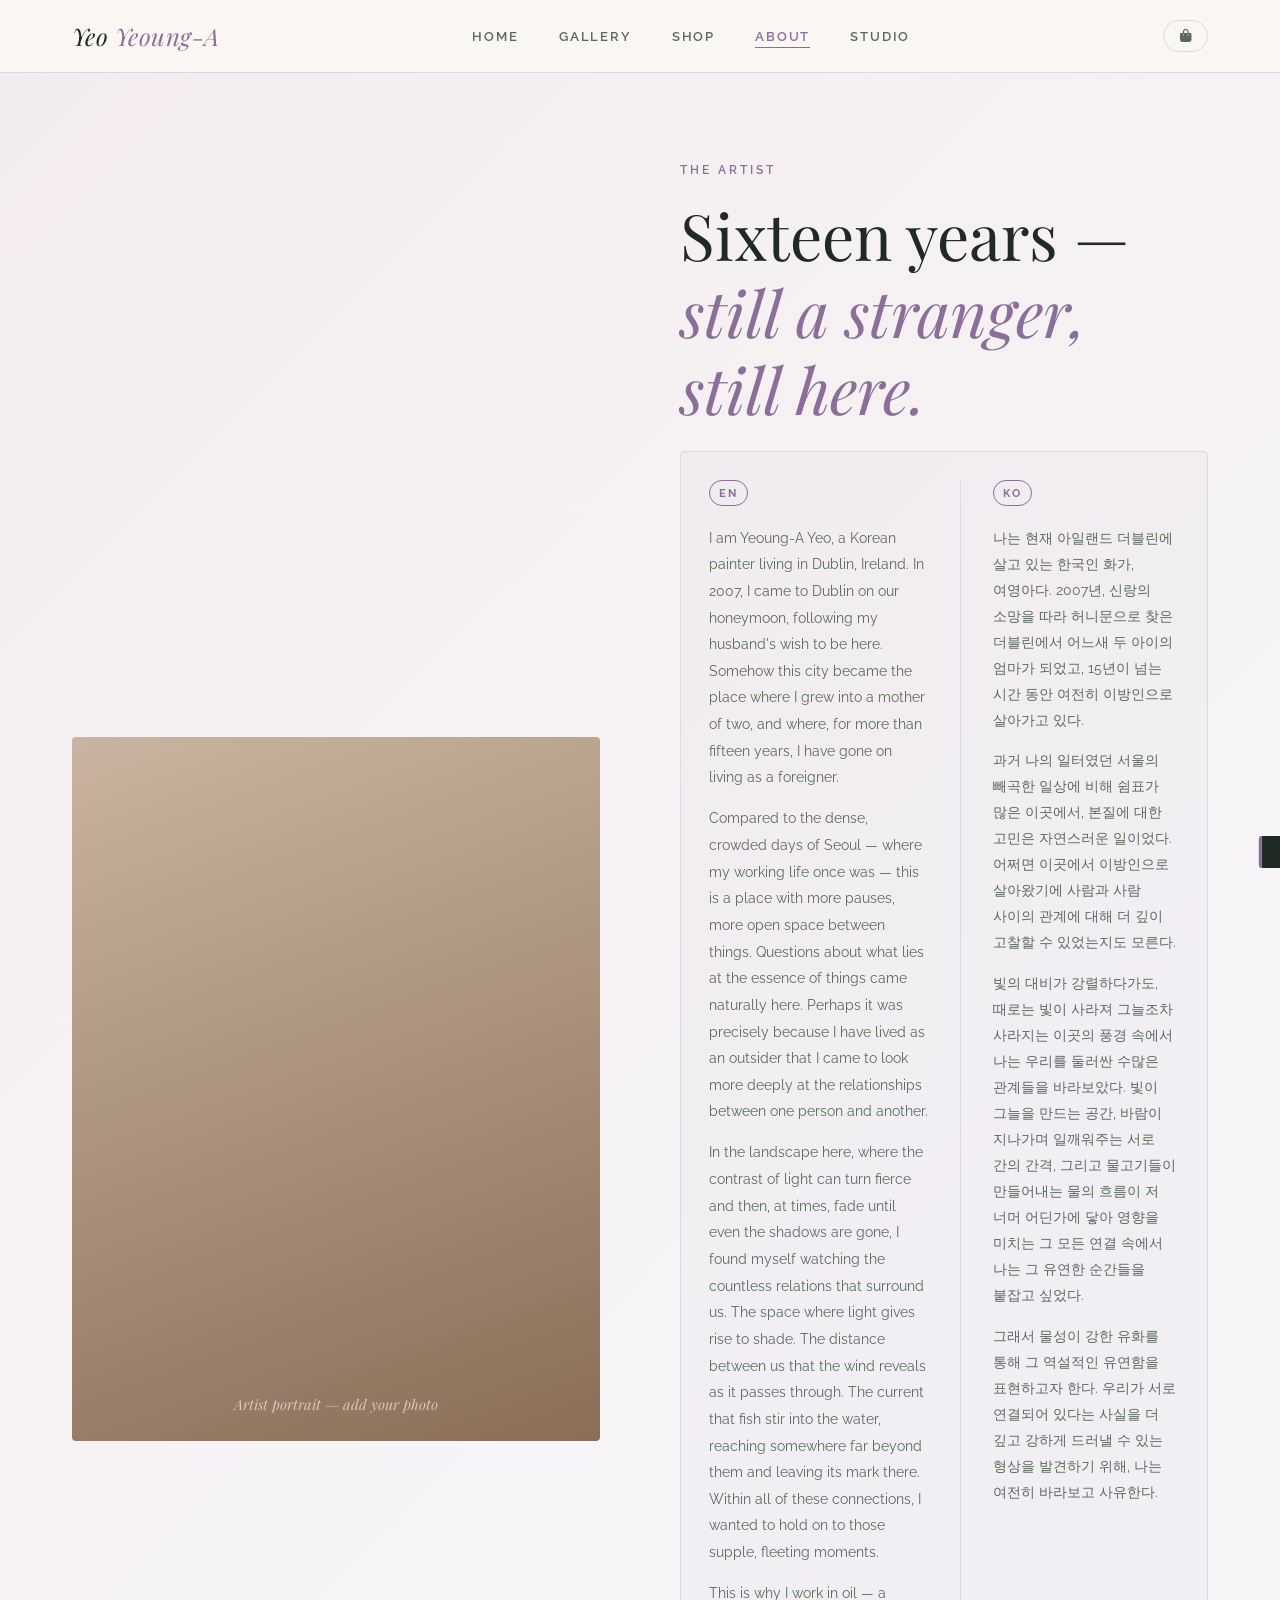
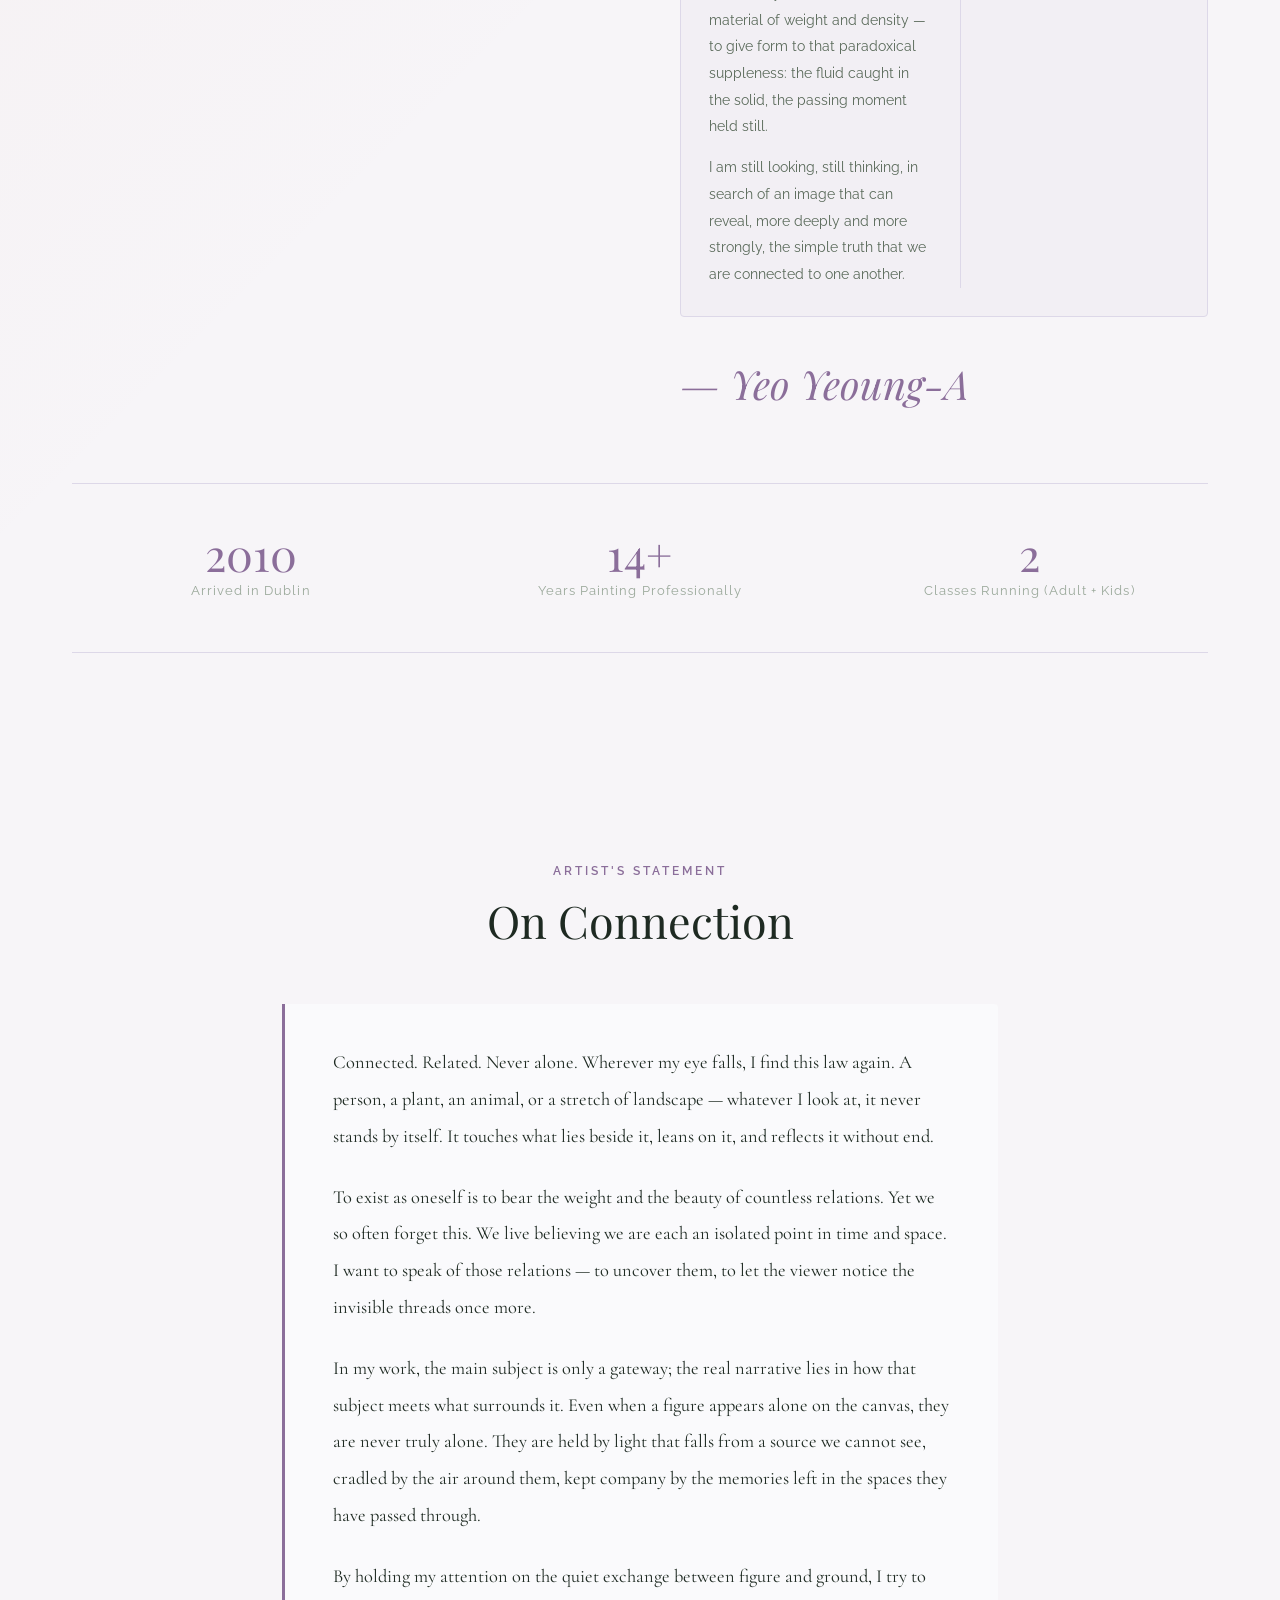
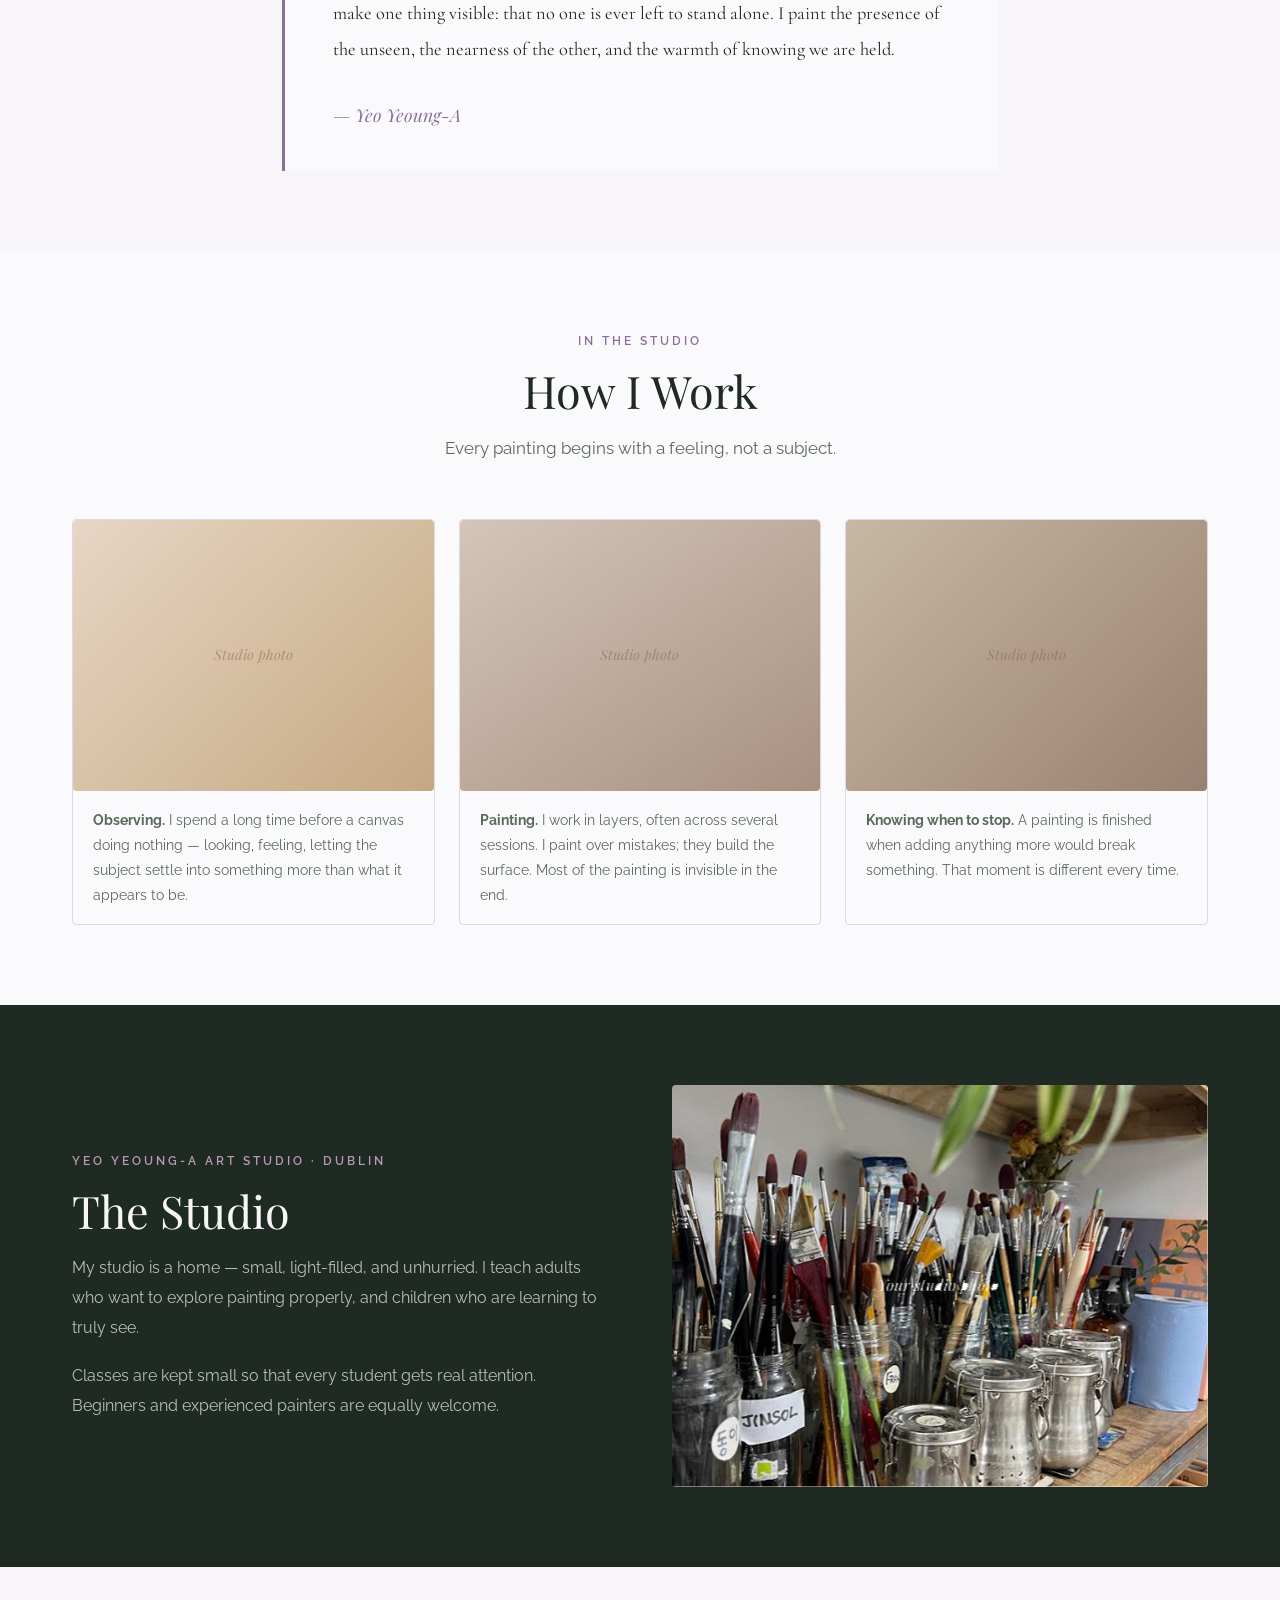
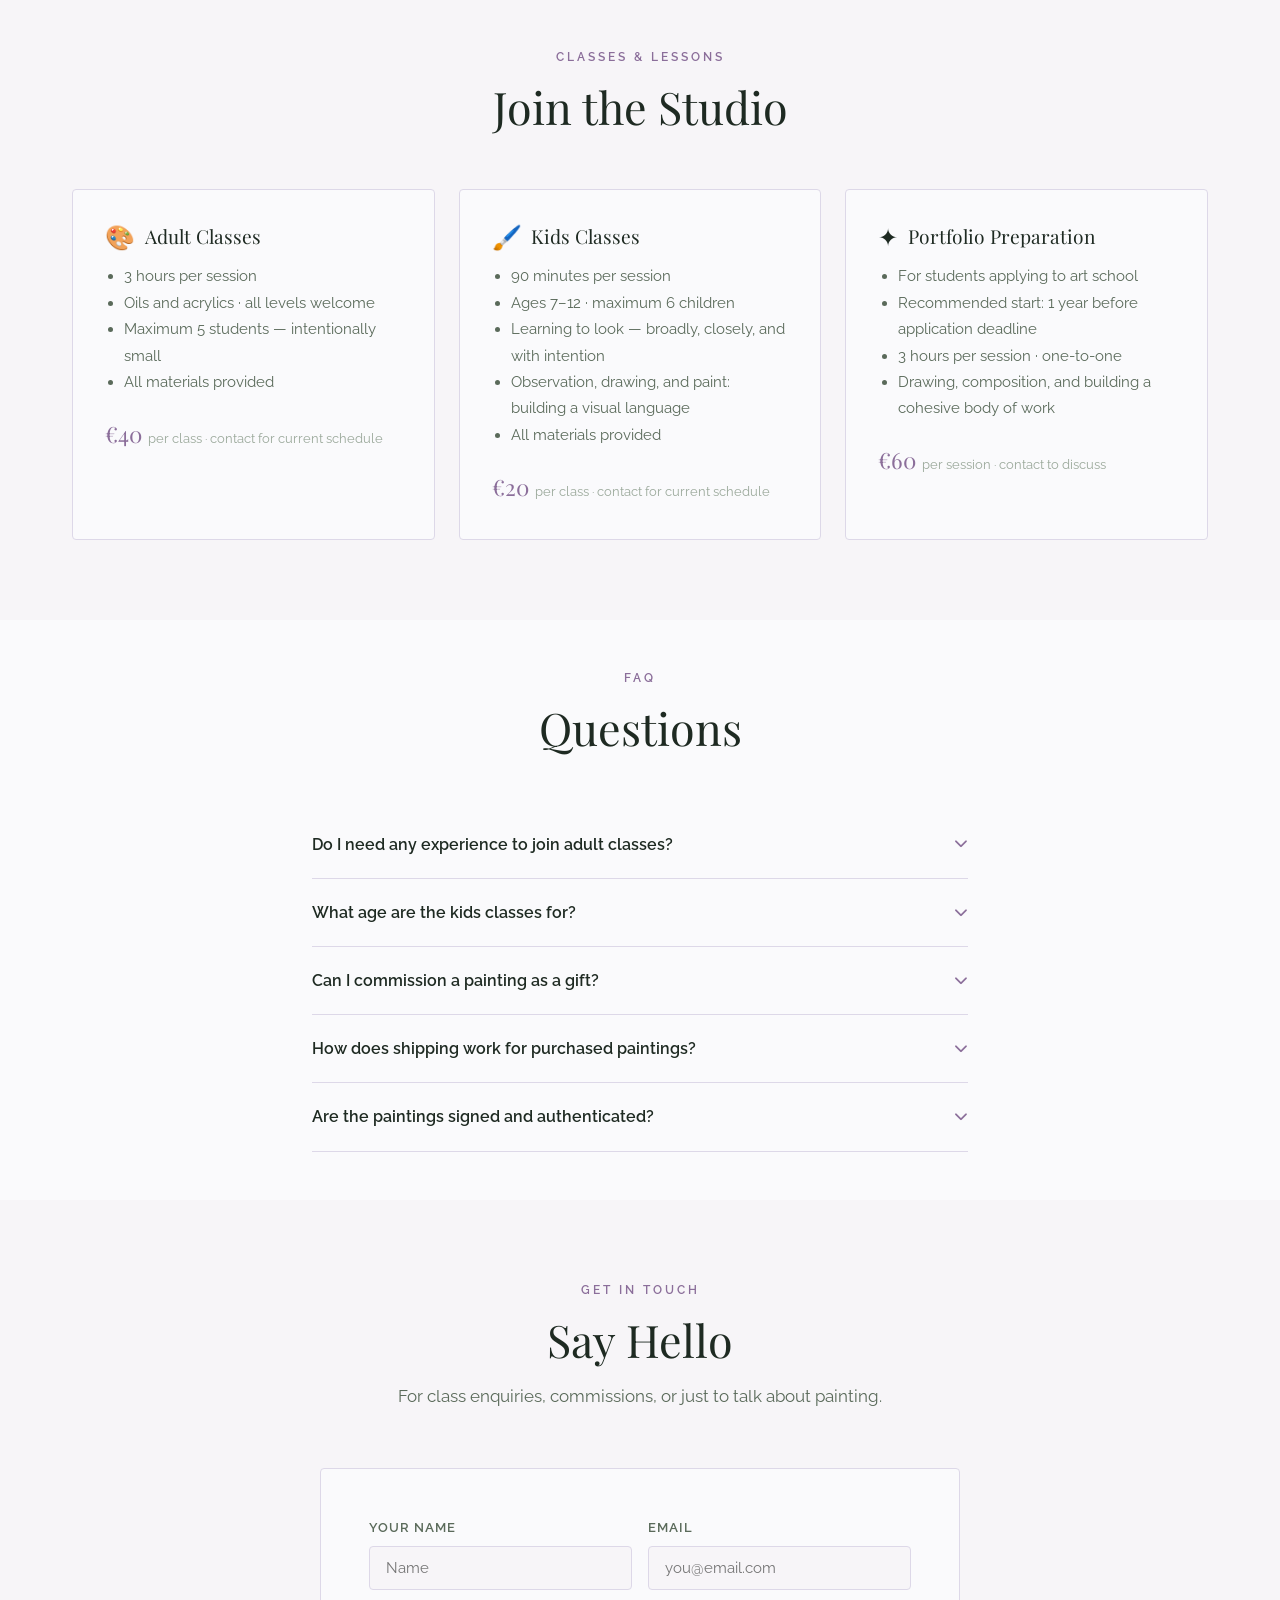
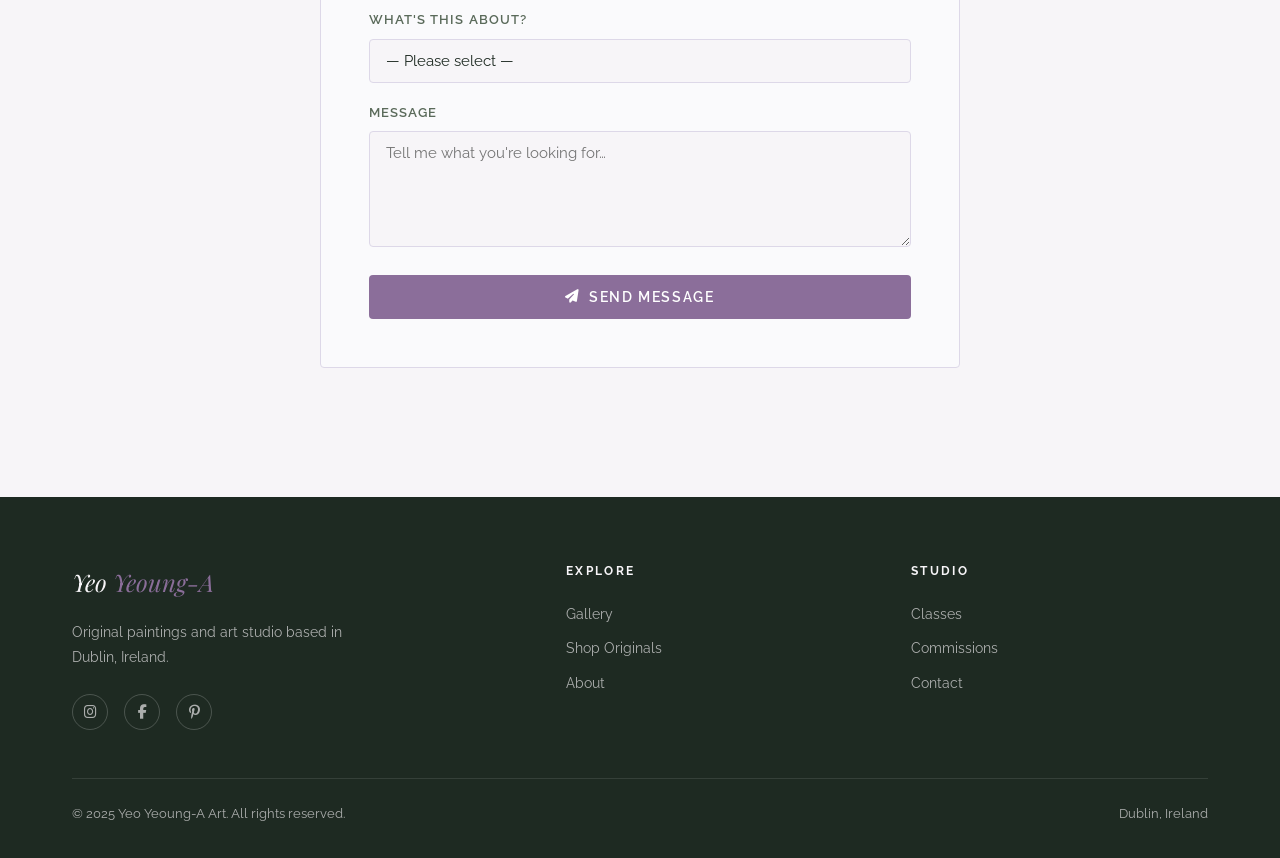
==== about.html @ a887ef7f "Add files via upload" ====
<!DOCTYPE html>
<html lang="en">
<head>
  <meta charset="UTF-8">
  <meta name="viewport" content="width=device-width, initial-scale=1.0">
  <title>About · Yeo Yeoung-A Art</title>
  <meta name="description" content="The story of Yeo Yeoung-A — Korean artist, Dublin resident, and founder of Yeo Yeoung-A Art Studio.">
  <link rel="preconnect" href="https://fonts.googleapis.com">
  <link rel="stylesheet" href="css/style.css">
  <link rel="stylesheet" href="https://cdnjs.cloudflare.com/ajax/libs/font-awesome/6.5.0/css/all.min.css">
  <style>
    .portrait-placeholder {
      width:100%; aspect-ratio:3/4;
      background:linear-gradient(160deg,#C8B4A0 0%,#8A6E58 100%);
      border-radius:var(--radius);
      display:flex; align-items:flex-end; justify-content:center;
      padding-bottom:1.5rem;
      font-family:var(--font-serif); font-style:italic;
      color:rgba(255,255,255,0.6); font-size:0.9rem;
    }
    .process-img-placeholder {
      width:100%; aspect-ratio:4/3;
      border-radius:var(--radius);
      display:flex; align-items:center; justify-content:center;
      font-family:var(--font-serif); font-style:italic;
      color:rgba(122,92,68,0.45); font-size:0.88rem;
    }
    .pi-1{background:linear-gradient(135deg,#E8D5C4,#C4A882);}
    .pi-2{background:linear-gradient(145deg,#D4C5B8,#A89080);}
    .pi-3{background:linear-gradient(135deg,#C8B8A2,#9A8070);}

    /* Bilingual bio */
    .bio-bilingual {
      display: grid;
      grid-template-columns: 1fr 1fr;
      gap: 2rem;
      margin: 1.5rem 0 2rem;
      padding: 1.75rem;
      background: rgba(139,110,154,0.04);
      border: 1px solid var(--border);
      border-radius: var(--radius);
    }
    .bio-lang {
      display: flex;
      flex-direction: column;
      gap: 0.9rem;
    }
    .bio-lang-tag {
      display: inline-block;
      font-size: 0.68rem;
      font-weight: 700;
      letter-spacing: 0.2em;
      color: var(--terracotta);
      border: 1.5px solid var(--terracotta);
      padding: 0.15rem 0.55rem;
      border-radius: 2rem;
      margin-bottom: 0.25rem;
      width: fit-content;
    }
    .bio-lang p {
      font-size: 0.9rem;
      color: var(--brown-mid);
      line-height: 1.85;
    }
    [lang="ko"] p {
      font-size: 0.88rem;
      word-break: keep-all;
    }
    .bio-lang + .bio-lang {
      border-left: 1px solid var(--border);
      padding-left: 2rem;
    }
    @media (max-width: 768px) {
      .bio-bilingual {
        grid-template-columns: 1fr;
      }
      .bio-lang + .bio-lang {
        border-left: none;
        border-top: 1px solid var(--border);
        padding-left: 0;
        padding-top: 1.5rem;
      }
    }

    .process-grid {
      display:grid;
      grid-template-columns:repeat(auto-fill,minmax(280px,1fr));
      gap:1.5rem;
      margin-top:2rem;
    }
    .process-card {
      border-radius:var(--radius);
      overflow:hidden;
      border:1px solid var(--border);
    }
    .process-card p {
      padding:1rem 1.25rem;
      font-size:0.9rem;
      color:var(--brown-mid);
    }

    .studio-hero {
      background: var(--brown-dark);
      padding: 5rem 0;
    }
    .studio-hero-inner {
      display:grid;
      grid-template-columns:1fr 1fr;
      gap:4rem;
      align-items:center;
    }
    .studio-hero h2 { color:var(--cream); margin-bottom:1rem; }
    .studio-hero .eyebrow {
      font-size:0.75rem; font-weight:600; letter-spacing:0.25em;
      text-transform:uppercase; color:var(--dusty-rose);
      display:block; margin-bottom:0.75rem;
    }
    .studio-hero p { color:rgba(250,247,242,0.72); line-height:1.85; }
    .studio-main-img {
      width:100%; aspect-ratio:4/3;
      object-fit:cover;
      border-radius:var(--radius);
      display:block;
    }
    .studio-placeholder {
      width:100%; aspect-ratio:4/3;
      background:linear-gradient(135deg,#5A4535,#3D2B1F);
      border-radius:var(--radius);
      display:flex; align-items:center; justify-content:center;
      color:rgba(250,247,242,0.3);
      font-family:var(--font-serif); font-style:italic;
    }

    .class-detail {
      border:1.5px solid var(--border);
      border-radius:var(--radius);
      padding:2rem;
      background:var(--warm-white);
    }
    .class-detail h4 {
      display:flex; align-items:center; gap:0.6rem;
      margin-bottom:0.75rem;
    }
    .class-detail ul {
      list-style: disc;
      padding-left:1.2rem;
      color:var(--brown-mid);
      font-size:0.92rem;
      line-height:1.8;
    }
    .class-detail .price-tag {
      margin-top:1.2rem;
      font-family:var(--font-serif);
      font-size:1.4rem;
      color:var(--terracotta);
    }
    .class-detail .price-tag small {
      font-family:var(--font-sans);
      font-size:0.8rem;
      color:var(--brown-light);
    }

    .faq-item {
      border-bottom:1px solid var(--border);
      padding:1.5rem 0;
    }
    .faq-item h4 {
      font-size:1rem; font-family:var(--font-sans); font-weight:600;
      color:var(--brown-dark); cursor:pointer;
      display:flex; justify-content:space-between; align-items:center;
    }
    .faq-item p {
      color:var(--brown-mid); font-size:0.92rem; line-height:1.8;
      margin-top:0.75rem; display:none;
    }
    .faq-item.open p { display:block; }
    .faq-item h4 i { transition:transform 0.3s; font-size:0.85rem; color:var(--terracotta); }
    .faq-item.open h4 i { transform:rotate(180deg); }

    @media(max-width:768px){
      .studio-hero-inner{grid-template-columns:1fr;}
    }
  </style>
</head>
<body>

<!-- NAVIGATION -->
<nav class="site-nav">
  <div class="nav-inner">
    <a href="index.html" class="nav-logo">Yeo <span>Yeoung-A</span></a>
    <ul class="nav-links">
      <li><a href="index.html">Home</a></li>
      <li><a href="gallery.html">Gallery</a></li>
      <li><a href="shop.html">Shop</a></li>
      <li><a href="about.html" class="active">About</a></li>
      <li><a href="about.html#studio">Studio</a></li>
    </ul>
    <div class="nav-actions">
      <a href="shop.html" class="cart-btn">
        <i class="fa-solid fa-bag-shopping"></i>
        <span class="cart-count hidden">0</span>
      </a>
      <button class="nav-toggle" aria-label="Menu">
        <span></span><span></span><span></span>
      </button>
    </div>
  </div>
</nav>

<!-- ===== ABOUT HERO ===== -->
<section class="about-hero">
  <div class="container">
    <div class="about-hero-inner">
      <div class="about-hero-image">
        <!-- Replace with your portrait photo -->
        <div class="portrait-placeholder">Artist portrait — add your photo</div>
      </div>

      <div class="about-hero-text">
        <span class="eyebrow" style="font-size:0.75rem;font-weight:600;letter-spacing:0.25em;text-transform:uppercase;color:var(--terracotta);display:block;margin-bottom:1rem;">
          The Artist
        </span>
        <h1 style="margin-bottom:1.5rem;">Sixteen years —<br><em style="color:var(--terracotta);">still a stranger,<br>still here.</em></h1>

        <!-- Bilingual bio -->
        <div class="bio-bilingual">

          <!-- English -->
          <div class="bio-lang" lang="en">
            <span class="bio-lang-tag">EN</span>
            <p>I am Yeoung-A Yeo, a Korean painter living in Dublin, Ireland. In 2007, I came to Dublin on our honeymoon, following my husband's wish to be here. Somehow this city became the place where I grew into a mother of two, and where, for more than fifteen years, I have gone on living as a foreigner.</p>
            <p>Compared to the dense, crowded days of Seoul — where my working life once was — this is a place with more pauses, more open space between things. Questions about what lies at the essence of things came naturally here. Perhaps it was precisely because I have lived as an outsider that I came to look more deeply at the relationships between one person and another.</p>
            <p>In the landscape here, where the contrast of light can turn fierce and then, at times, fade until even the shadows are gone, I found myself watching the countless relations that surround us. The space where light gives rise to shade. The distance between us that the wind reveals as it passes through. The current that fish stir into the water, reaching somewhere far beyond them and leaving its mark there. Within all of these connections, I wanted to hold on to those supple, fleeting moments.</p>
            <p>This is why I work in oil — a material of weight and density — to give form to that paradoxical suppleness: the fluid caught in the solid, the passing moment held still.</p>
            <p>I am still looking, still thinking, in search of an image that can reveal, more deeply and more strongly, the simple truth that we are connected to one another.</p>
          </div>

          <!-- Korean -->
          <div class="bio-lang" lang="ko">
            <span class="bio-lang-tag">KO</span>
            <p>나는 현재 아일랜드 더블린에 살고 있는 한국인 화가, 여영아다. 2007년, 신랑의 소망을 따라 허니문으로 찾은 더블린에서 어느새 두 아이의 엄마가 되었고, 15년이 넘는 시간 동안 여전히 이방인으로 살아가고 있다.</p>
            <p>과거 나의 일터였던 서울의 빼곡한 일상에 비해 쉼표가 많은 이곳에서, 본질에 대한 고민은 자연스러운 일이었다. 어쩌면 이곳에서 이방인으로 살아왔기에 사람과 사람 사이의 관계에 대해 더 깊이 고찰할 수 있었는지도 모른다.</p>
            <p>빛의 대비가 강렬하다가도, 때로는 빛이 사라져 그늘조차 사라지는 이곳의 풍경 속에서 나는 우리를 둘러싼 수많은 관계들을 바라보았다. 빛이 그늘을 만드는 공간, 바람이 지나가며 일깨워주는 서로 간의 간격, 그리고 물고기들이 만들어내는 물의 흐름이 저 너머 어딘가에 닿아 영향을 미치는 그 모든 연결 속에서 나는 그 유연한 순간들을 붙잡고 싶었다.</p>
            <p>그래서 물성이 강한 유화를 통해 그 역설적인 유연함을 표현하고자 한다. 우리가 서로 연결되어 있다는 사실을 더 깊고 강하게 드러낼 수 있는 형상을 발견하기 위해, 나는 여전히 바라보고 사유한다.</p>
          </div>

        </div>

        <em class="about-signature">— Yeo Yeoung-A</em>
      </div>
    </div>

    <!-- Stats -->
    <div class="stats-row" style="margin-top:4rem;">
      <div class="stat-item">
        <span class="num">2010</span>
        <span class="label">Arrived in Dublin</span>
      </div>
      <div class="stat-item">
        <span class="num">14+</span>
        <span class="label">Years Painting Professionally</span>
      </div>
      <div class="stat-item">
        <span class="num">2</span>
        <span class="label">Classes Running (Adult + Kids)</span>
      </div>
    </div>
  </div>
</section>

<!-- ===== ARTIST'S STATEMENT ===== -->
<section class="section">
  <div class="container" style="max-width:780px;">
    <div class="section-heading">
      <span class="eyebrow">Artist's Statement</span>
      <h2>On Connection</h2>
    </div>
    <div style="
      background:var(--warm-white);
      border-left:3px solid var(--terracotta);
      padding:2.5rem 3rem;
      border-radius:0 var(--radius) var(--radius) 0;
    ">
      <p style="font-family:var(--font-light);font-size:1.15rem;line-height:2;color:var(--brown-dark);margin-bottom:1.5rem;">
        Connected. Related. Never alone. Wherever my eye falls, I find this law again.
        A person, a plant, an animal, or a stretch of landscape — whatever I look at,
        it never stands by itself. It touches what lies beside it, leans on it,
        and reflects it without end.
      </p>
      <p style="font-family:var(--font-light);font-size:1.15rem;line-height:2;color:var(--brown-dark);margin-bottom:1.5rem;">
        To exist as oneself is to bear the weight and the beauty of countless relations.
        Yet we so often forget this. We live believing we are each an isolated point
        in time and space. I want to speak of those relations — to uncover them,
        to let the viewer notice the invisible threads once more.
      </p>
      <p style="font-family:var(--font-light);font-size:1.15rem;line-height:2;color:var(--brown-dark);margin-bottom:1.5rem;">
        In my work, the main subject is only a gateway; the real narrative lies in how
        that subject meets what surrounds it. Even when a figure appears alone on the canvas,
        they are never truly alone. They are held by light that falls from a source we cannot see,
        cradled by the air around them, kept company by the memories left in the spaces
        they have passed through.
      </p>
      <p style="font-family:var(--font-light);font-size:1.15rem;line-height:2;color:var(--brown-dark);">
        By holding my attention on the quiet exchange between figure and ground,
        I try to make one thing visible: that no one is ever left to stand alone.
        I paint the presence of the unseen, the nearness of the other,
        and the warmth of knowing we are held.
      </p>
      <p style="font-family:var(--font-serif);font-style:italic;font-size:1.1rem;color:var(--terracotta);margin-top:2rem;">
        — Yeo Yeoung-A
      </p>
    </div>
  </div>
</section>

<!-- ===== PROCESS SECTION ===== -->
<section class="section" style="background:var(--warm-white);">
  <div class="container">
    <div class="section-heading">
      <span class="eyebrow">In the Studio</span>
      <h2>How I Work</h2>
      <p>Every painting begins with a feeling, not a subject.</p>
    </div>

    <div class="process-grid">
      <div class="process-card">
        <div class="process-img-placeholder pi-1">Studio photo</div>
        <p><strong>Observing.</strong> I spend a long time before a canvas doing nothing — looking, feeling, letting the subject settle into something more than what it appears to be.</p>
      </div>
      <div class="process-card">
        <div class="process-img-placeholder pi-2">Studio photo</div>
        <p><strong>Painting.</strong> I work in layers, often across several sessions. I paint over mistakes; they build the surface. Most of the painting is invisible in the end.</p>
      </div>
      <div class="process-card">
        <div class="process-img-placeholder pi-3">Studio photo</div>
        <p><strong>Knowing when to stop.</strong> A painting is finished when adding anything more would break something. That moment is different every time.</p>
      </div>
    </div>
  </div>
</section>

<!-- ===== STUDIO SECTION ===== -->
<section class="studio-hero" id="studio">
  <div class="container">
    <div class="studio-hero-inner">
      <div>
        <span class="eyebrow">Yeo Yeoung-A Art Studio · Dublin</span>
        <h2>The Studio</h2>
        <p style="margin-bottom:1.2rem;">
          My studio is a home — small, light-filled, and unhurried.
          I teach adults who want to explore painting properly,
          and children who are learning to truly see.
        </p>
        <p>
          Classes are kept small so that every student gets real attention.
          Beginners and experienced painters are equally welcome.
        </p>
      </div>
      <img src="img/studio-main.jpg.jpg" alt="Yeo Yeoung-A Art Studio — brushes and tools" class="studio-main-img">
    </div>
  </div>
</section>

<!-- CLASS DETAILS -->
<section class="section">
  <div class="container">
    <div class="section-heading">
      <span class="eyebrow">Classes &amp; Lessons</span>
      <h2>Join the Studio</h2>
    </div>

    <div style="display:grid;grid-template-columns:repeat(auto-fill,minmax(280px,1fr));gap:1.5rem;">

      <div class="class-detail">
        <h4><span style="font-size:1.5rem;">🎨</span> Adult Classes</h4>
        <ul>
          <li>3 hours per session</li>
          <li>Oils and acrylics · all levels welcome</li>
          <li>Maximum 5 students — intentionally small</li>
          <li>All materials provided</li>
        </ul>
        <div class="price-tag">€40 <small>per class · contact for current schedule</small></div>
      </div>

      <div class="class-detail">
        <h4><span style="font-size:1.5rem;">🖌️</span> Kids Classes</h4>
        <ul>
          <li>90 minutes per session</li>
          <li>Ages 7–12 · maximum 6 children</li>
          <li>Learning to look — broadly, closely, and with intention</li>
          <li>Observation, drawing, and paint: building a visual language</li>
          <li>All materials provided</li>
        </ul>
        <div class="price-tag">€20 <small>per class · contact for current schedule</small></div>
      </div>

      <div class="class-detail">
        <h4><span style="font-size:1.5rem;">✦</span> Portfolio Preparation</h4>
        <ul>
          <li>For students applying to art school</li>
          <li>Recommended start: 1 year before application deadline</li>
          <li>3 hours per session · one-to-one</li>
          <li>Drawing, composition, and building a cohesive body of work</li>
        </ul>
        <div class="price-tag">€60 <small>per session · contact to discuss</small></div>
      </div>

    </div>
  </div>
</section>

<!-- ===== FAQ ===== -->
<section class="section-sm" style="background:var(--warm-white);">
  <div class="container" style="max-width:720px;">
    <div class="section-heading">
      <span class="eyebrow">FAQ</span>
      <h2>Questions</h2>
    </div>

    <div class="faq-item">
      <h4 onclick="toggleFaq(this)">Do I need any experience to join adult classes? <i class="fa-solid fa-chevron-down"></i></h4>
      <p>None at all. I genuinely enjoy teaching complete beginners — there's nothing to unlearn. You just need curiosity and willingness to be patient with yourself.</p>
    </div>
    <div class="faq-item">
      <h4 onclick="toggleFaq(this)">What age are the kids classes for? <i class="fa-solid fa-chevron-down"></i></h4>
      <p>Ages 7 to 12.</p>
    </div>
    <div class="faq-item">
      <h4 onclick="toggleFaq(this)">Can I commission a painting as a gift? <i class="fa-solid fa-chevron-down"></i></h4>
      <p>Yes. Commissions make wonderful gifts. I take a small number per year. Tell me what you have in mind — a place, a person, a feeling — and we'll discuss from there.</p>
    </div>
    <div class="faq-item">
      <h4 onclick="toggleFaq(this)">How does shipping work for purchased paintings? <i class="fa-solid fa-chevron-down"></i></h4>
      <p>I ship worldwide. Paintings are carefully rolled or boxed, and sent fully insured. Shipping costs are calculated based on destination and size, and confirmed before payment.</p>
    </div>
    <div class="faq-item">
      <h4 onclick="toggleFaq(this)">Are the paintings signed and authenticated? <i class="fa-solid fa-chevron-down"></i></h4>
      <p>Every painting is signed on the back and comes with a handwritten certificate of authenticity, including title, medium, dimensions, and year.</p>
    </div>
  </div>
</section>

<!-- ===== CONTACT / ENQUIRY ===== -->
<section class="section" id="contact">
  <div class="container">
    <div class="section-heading">
      <span class="eyebrow">Get in Touch</span>
      <h2>Say Hello</h2>
      <p>For class enquiries, commissions, or just to talk about painting.</p>
    </div>

    <div class="contact-section">
      <form id="contact-form">
        <div class="form-row">
          <div class="form-group">
            <label>Your Name</label>
            <input type="text" name="name" placeholder="Name" required>
          </div>
          <div class="form-group">
            <label>Email</label>
            <input type="email" name="email" placeholder="you@email.com" required>
          </div>
        </div>
        <div class="form-group">
          <label>What's this about?</label>
          <select name="subject">
            <option value="">— Please select —</option>
            <option value="adult-class">Adult Classes</option>
            <option value="kids-class">Kids Classes</option>
            <option value="private">Private Lessons</option>
            <option value="commission">Commission a Painting</option>
            <option value="purchase">Purchasing a Work</option>
            <option value="other">Something Else</option>
          </select>
        </div>
        <div class="form-group">
          <label>Message</label>
          <textarea name="message" rows="5" placeholder="Tell me what you're looking for…" required></textarea>
        </div>
        <button type="submit" class="btn btn-primary" style="width:100%;justify-content:center;">
          <i class="fa-solid fa-paper-plane"></i> Send Message
        </button>
      </form>
    </div>

    <!-- Commission anchor -->
    <div id="commission" style="padding-top:1px;margin-top:3rem;"></div>
  </div>
</section>

<!-- FOOTER -->
<footer class="site-footer">
  <div class="container">
    <div class="footer-inner">
      <div class="footer-brand">
        <a href="index.html" class="logo">Yeo <span>Yeoung-A</span></a>
        <p>Original paintings and art studio based in Dublin, Ireland.</p>
        <div class="social-links" style="margin-top:1.5rem;">
          <a href="#" aria-label="Instagram"><i class="fa-brands fa-instagram"></i></a>
          <a href="#" aria-label="Facebook"><i class="fa-brands fa-facebook-f"></i></a>
          <a href="#" aria-label="Pinterest"><i class="fa-brands fa-pinterest-p"></i></a>
        </div>
      </div>
      <div class="footer-col">
        <h5>Explore</h5>
        <a href="gallery.html">Gallery</a>
        <a href="shop.html">Shop Originals</a>
        <a href="about.html">About</a>
      </div>
      <div class="footer-col">
        <h5>Studio</h5>
        <a href="#studio">Classes</a>
        <a href="#commission">Commissions</a>
        <a href="#contact">Contact</a>
      </div>
    </div>
    <div class="footer-bottom">
      <span>© 2025 Yeo Yeoung-A Art. All rights reserved.</span>
      <span>Dublin, Ireland</span>
    </div>
  </div>
</footer>

<!-- Toast -->
<div class="toast"></div>

<script src="js/cart.js"></script>
<script>
  function toggleFaq(el) {
    el.closest('.faq-item').classList.toggle('open');
  }
  document.getElementById('contact-form').addEventListener('submit', function(e) {
    e.preventDefault();
    const name = this.querySelector('[name="name"]').value;
    this.innerHTML = `<div style="text-align:center;padding:3rem 1rem;">
      <div style="font-size:3rem;margin-bottom:1rem;">✉️</div>
      <h3 style="margin-bottom:0.75rem;">Thank you, ${name}!</h3>
      <p style="color:var(--brown-mid);">I'll get back to you within 1–2 days.</p>
    </div>`;
  });
</script>
</body>
</html>
---- css/style.css ----
/* ===================================
   Yeo Yeoung-A Art - Main Stylesheet
   Palette drawn from the paintings
=================================== */

@import url('https://fonts.googleapis.com/css2?family=Playfair+Display:ital,wght@0,400;0,500;0,700;1,400;1,500&family=Raleway:wght@300;400;500;600&family=Cormorant+Garamond:ital,wght@0,300;0,400;1,300;1,400&display=swap');

/* --- Variables --- */
:root {
  /* Backgrounds — from luminous whites of the white peony */
  --cream:      #F7F5F8;
  --warm-white: #FAFAFC;

  /* Primary accent — from pink peony petals */
  --terracotta: #8B6E9A;
  --terracotta-dark: #72578A;

  /* Secondary — from shadows in the pink peony */
  --dusty-rose: #B89AB8;

  /* Sage — from foliage grey-greens */
  --sage:       #7A8A72;

  /* Dark — deep green-grey, like dark foliage */
  --brown-dark: #1E2A22;
  --brown-mid:  #5A6A5A;
  --brown-light:#9AA89A;

  /* Border — cool lavender-grey */
  --border:     #DDD8E8;

  /* Amber accent — from flower centres */
  --amber:      #C49820;

  --shadow:       rgba(30,42,34,0.08);
  --shadow-hover: rgba(30,42,34,0.16);
  --font-serif: 'Playfair Display', Georgia, serif;
  --font-sans:  'Raleway', sans-serif;
  --font-light: 'Cormorant Garamond', serif;
  --transition: 0.35s ease;
  --radius:     4px;
  --max-width:  1200px;
}

/* --- Reset & Base --- */
*, *::before, *::after { box-sizing: border-box; margin: 0; padding: 0; }

html { scroll-behavior: smooth; }

body {
  background: var(--cream);
  color: var(--brown-dark);
  font-family: var(--font-sans);
  font-weight: 400;
  font-size: 16px;
  line-height: 1.75;
  -webkit-font-smoothing: antialiased;
}

img { display: block; max-width: 100%; }
a  { color: inherit; text-decoration: none; }
ul { list-style: none; }
button { cursor: pointer; border: none; background: none; font-family: inherit; }

/* --- Typography --- */
h1, h2, h3, h4 {
  font-family: var(--font-serif);
  line-height: 1.2;
  font-weight: 400;
}
h1 { font-size: clamp(2.4rem, 5vw, 4rem); }
h2 { font-size: clamp(1.8rem, 3.5vw, 2.8rem); }
h3 { font-size: clamp(1.3rem, 2.5vw, 1.9rem); }
h4 { font-size: 1.2rem; }

.subtext {
  font-family: var(--font-light);
  font-size: 1.15rem;
  color: var(--brown-mid);
  letter-spacing: 0.03em;
}

/* --- Layout --- */
.container { max-width: var(--max-width); margin: 0 auto; padding: 0 2rem; }
.section    { padding: 5rem 0; }
.section-sm { padding: 3rem 0; }

/* --- Section Headings --- */
.section-heading {
  text-align: center;
  margin-bottom: 3.5rem;
}
.section-heading .eyebrow {
  display: block;
  font-family: var(--font-sans);
  font-size: 0.75rem;
  font-weight: 600;
  letter-spacing: 0.25em;
  text-transform: uppercase;
  color: var(--terracotta);
  margin-bottom: 0.75rem;
}
.section-heading h2 { color: var(--brown-dark); }
.section-heading p {
  max-width: 540px;
  margin: 1rem auto 0;
  color: var(--brown-mid);
  font-size: 1.05rem;
}

/* --- Buttons --- */
.btn {
  display: inline-flex;
  align-items: center;
  gap: 0.5rem;
  padding: 0.85rem 2.2rem;
  font-family: var(--font-sans);
  font-size: 0.85rem;
  font-weight: 600;
  letter-spacing: 0.12em;
  text-transform: uppercase;
  border-radius: var(--radius);
  transition: all var(--transition);
  cursor: pointer;
}

.btn-primary {
  background: var(--terracotta);
  color: #fff;
}
.btn-primary:hover {
  background: var(--terracotta-dark);
  transform: translateY(-2px);
  box-shadow: 0 6px 20px rgba(196,113,75,0.35);
}

.btn-outline {
  border: 1.5px solid var(--terracotta);
  color: var(--terracotta);
  background: transparent;
}
.btn-outline:hover {
  background: var(--terracotta);
  color: #fff;
  transform: translateY(-2px);
}

.btn-ghost {
  color: var(--brown-mid);
  border: 1.5px solid var(--border);
}
.btn-ghost:hover {
  border-color: var(--terracotta);
  color: var(--terracotta);
}

/* ===================================
   NAVIGATION
=================================== */
.site-nav {
  position: fixed;
  top: 0; left: 0; right: 0;
  z-index: 1000;
  background: rgba(250,247,242,0.95);
  backdrop-filter: blur(12px);
  border-bottom: 1px solid var(--border);
  transition: box-shadow var(--transition);
}
.site-nav.scrolled { box-shadow: 0 2px 20px var(--shadow); }

.nav-inner {
  display: flex;
  align-items: center;
  justify-content: space-between;
  max-width: var(--max-width);
  margin: 0 auto;
  padding: 0 2rem;
  height: 72px;
}

.nav-logo {
  font-family: var(--font-serif);
  font-size: 1.5rem;
  font-style: italic;
  color: var(--brown-dark);
  letter-spacing: 0.02em;
}
.nav-logo span { color: var(--terracotta); }

.nav-links {
  display: flex;
  align-items: center;
  gap: 2.5rem;
}
.nav-links a {
  font-size: 0.82rem;
  font-weight: 600;
  letter-spacing: 0.14em;
  text-transform: uppercase;
  color: var(--brown-mid);
  transition: color var(--transition);
  position: relative;
}
.nav-links a::after {
  content: '';
  position: absolute;
  bottom: -4px; left: 0;
  width: 0; height: 1.5px;
  background: var(--terracotta);
  transition: width var(--transition);
}
.nav-links a:hover, .nav-links a.active {
  color: var(--terracotta);
}
.nav-links a:hover::after, .nav-links a.active::after { width: 100%; }

.nav-actions {
  display: flex;
  align-items: center;
  gap: 1rem;
}

.cart-btn {
  position: relative;
  display: flex;
  align-items: center;
  gap: 0.4rem;
  padding: 0.5rem 1rem;
  border-radius: 2rem;
  border: 1.5px solid var(--border);
  font-size: 0.82rem;
  font-weight: 600;
  color: var(--brown-mid);
  transition: all var(--transition);
}
.cart-btn:hover { border-color: var(--terracotta); color: var(--terracotta); }
.cart-count {
  background: var(--terracotta);
  color: #fff;
  font-size: 0.7rem;
  font-weight: 700;
  min-width: 18px;
  height: 18px;
  border-radius: 50%;
  display: flex;
  align-items: center;
  justify-content: center;
}
.cart-count.hidden { display: none; }

.nav-toggle {
  display: none;
  flex-direction: column;
  gap: 5px;
  padding: 4px;
}
.nav-toggle span {
  display: block;
  width: 22px; height: 2px;
  background: var(--brown-dark);
  transition: all var(--transition);
}

/* ===================================
   HERO
=================================== */
.hero {
  min-height: 100vh;
  display: flex;
  align-items: center;
  position: relative;
  overflow: hidden;
  padding-top: 72px;
}

.hero-bg {
  position: absolute;
  inset: 0;
  background:
    radial-gradient(ellipse 60% 80% at 70% 50%, rgba(139,110,154,0.07) 0%, transparent 70%),
    radial-gradient(ellipse 40% 60% at 20% 80%, rgba(184,154,184,0.08) 0%, transparent 60%);
}

.hero-content {
  display: grid;
  grid-template-columns: 1fr 1fr;
  gap: 4rem;
  align-items: center;
  max-width: var(--max-width);
  margin: 0 auto;
  padding: 4rem 2rem;
  position: relative;
  z-index: 1;
}

.hero-text .eyebrow {
  display: inline-block;
  font-size: 0.75rem;
  font-weight: 600;
  letter-spacing: 0.25em;
  text-transform: uppercase;
  color: var(--terracotta);
  margin-bottom: 1.5rem;
}

.hero-text h1 {
  color: var(--brown-dark);
  margin-bottom: 0.5rem;
}
.hero-text h1 em {
  font-style: italic;
  color: var(--terracotta);
}

.hero-tagline {
  font-family: var(--font-light);
  font-size: 1.3rem;
  color: var(--brown-mid);
  margin: 1.2rem 0 2.5rem;
  line-height: 1.6;
}

.hero-actions { display: flex; gap: 1rem; flex-wrap: wrap; }

.hero-image {
  position: relative;
}
.hero-image-frame {
  position: relative;
  border-radius: 2px;
  overflow: hidden;
  aspect-ratio: 4/5;
  background: var(--border);
}
.hero-image-frame img {
  width: 100%; height: 100%;
  object-fit: cover;
  transition: transform 0.8s ease;
}
.hero-image-frame:hover img { transform: scale(1.03); }

.hero-image-accent {
  position: absolute;
  bottom: -1.5rem;
  left: -1.5rem;
  width: 60%;
  height: 60%;
  border: 2px solid var(--terracotta);
  border-radius: 2px;
  z-index: -1;
  opacity: 0.4;
}

.hero-scroll {
  position: absolute;
  bottom: 2rem;
  left: 50%;
  transform: translateX(-50%);
  display: flex;
  flex-direction: column;
  align-items: center;
  gap: 0.5rem;
  color: var(--brown-light);
  font-size: 0.72rem;
  letter-spacing: 0.15em;
  text-transform: uppercase;
  animation: bounce 2s infinite;
}
.hero-scroll::after {
  content: '';
  display: block;
  width: 1px;
  height: 40px;
  background: var(--brown-light);
}

@keyframes bounce {
  0%, 100% { transform: translateX(-50%) translateY(0); }
  50%       { transform: translateX(-50%) translateY(6px); }
}

/* ===================================
   FEATURED WORKS
=================================== */
.works-grid {
  display: grid;
  grid-template-columns: repeat(auto-fill, minmax(300px, 1fr));
  gap: 2rem;
}

.work-card {
  background: var(--warm-white);
  border-radius: var(--radius);
  overflow: hidden;
  transition: transform var(--transition), box-shadow var(--transition);
  border: 1px solid var(--border);
}
.work-card:hover {
  transform: translateY(-6px);
  box-shadow: 0 16px 40px var(--shadow-hover);
}

.work-card-image {
  position: relative;
  aspect-ratio: 4/3;
  overflow: hidden;
  background: var(--border);
}
.work-card-image img {
  width: 100%; height: 100%;
  object-fit: cover;
  transition: transform 0.6s ease;
}
.work-card:hover .work-card-image img { transform: scale(1.05); }

.work-card-overlay {
  position: absolute;
  inset: 0;
  background: rgba(61,43,31,0.5);
  display: flex;
  align-items: center;
  justify-content: center;
  gap: 1rem;
  opacity: 0;
  transition: opacity var(--transition);
}
.work-card:hover .work-card-overlay { opacity: 1; }

.overlay-btn {
  width: 44px; height: 44px;
  border-radius: 50%;
  background: rgba(255,255,255,0.9);
  display: flex;
  align-items: center;
  justify-content: center;
  color: var(--brown-dark);
  font-size: 1.1rem;
  transition: all var(--transition);
}
.overlay-btn:hover {
  background: var(--terracotta);
  color: #fff;
  transform: scale(1.1);
}

.work-card-info { padding: 1.25rem 1.5rem; }
.work-card-info h4 {
  font-family: var(--font-serif);
  font-size: 1.05rem;
  color: var(--brown-dark);
  margin-bottom: 0.3rem;
}
.work-card-info .medium {
  font-size: 0.82rem;
  color: var(--brown-light);
  letter-spacing: 0.05em;
  margin-bottom: 0.7rem;
}
.work-card-price {
  display: flex;
  align-items: center;
  justify-content: space-between;
}
.work-card-price .price {
  font-family: var(--font-serif);
  font-size: 1.2rem;
  color: var(--terracotta);
  font-weight: 500;
}
.work-card-price .sold-badge {
  font-size: 0.72rem;
  font-weight: 700;
  letter-spacing: 0.1em;
  text-transform: uppercase;
  color: var(--brown-light);
  border: 1px solid var(--border);
  padding: 0.2rem 0.6rem;
  border-radius: 2rem;
}

/* ===================================
   ABOUT STRIP
=================================== */
.about-strip {
  background: var(--brown-dark);
  color: var(--cream);
  padding: 5rem 0;
}

.about-strip-inner {
  display: grid;
  grid-template-columns: 1fr 1fr;
  gap: 4rem;
  align-items: center;
}

.about-strip-image {
  position: relative;
}
.about-strip-image img {
  width: 100%;
  aspect-ratio: 3/4;
  object-fit: cover;
  border-radius: var(--radius);
}
.about-strip-image-badge {
  position: absolute;
  bottom: 2rem;
  right: -1.5rem;
  background: var(--terracotta);
  color: #fff;
  padding: 1rem 1.5rem;
  text-align: center;
  border-radius: var(--radius);
}
.about-strip-image-badge .num {
  font-family: var(--font-serif);
  font-size: 2.5rem;
  font-weight: 700;
  line-height: 1;
  display: block;
}
.about-strip-image-badge .label {
  font-size: 0.78rem;
  letter-spacing: 0.08em;
  opacity: 0.9;
}

.about-strip-text .eyebrow {
  font-size: 0.75rem;
  font-weight: 600;
  letter-spacing: 0.25em;
  text-transform: uppercase;
  color: var(--amber);
  display: block;
  margin-bottom: 1rem;
}
.about-strip-text h2 { color: var(--cream); margin-bottom: 1.5rem; }
.about-strip-text p {
  color: rgba(247,245,248,0.75);
  line-height: 1.85;
  margin-bottom: 1.2rem;
}
.about-strip-text .btn-outline {
  border-color: var(--amber);
  color: var(--amber);
  margin-top: 1rem;
}
.about-strip-text .btn-outline:hover {
  background: var(--amber);
  color: #fff;
}

/* ===================================
   STUDIO / CLASSES
=================================== */
.classes-grid {
  display: grid;
  grid-template-columns: repeat(auto-fill, minmax(260px, 1fr));
  gap: 1.5rem;
}

.class-card {
  border: 1.5px solid var(--border);
  border-radius: var(--radius);
  padding: 2rem 1.75rem;
  background: var(--warm-white);
  transition: all var(--transition);
}
.class-card:hover {
  border-color: var(--terracotta);
  box-shadow: 0 8px 24px var(--shadow);
  transform: translateY(-4px);
}
.class-icon {
  font-size: 2rem;
  margin-bottom: 1rem;
}
.class-card h4 {
  margin-bottom: 0.5rem;
  color: var(--brown-dark);
}
.class-card p {
  font-size: 0.92rem;
  color: var(--brown-mid);
  line-height: 1.7;
}

/* ===================================
   GALLERY PAGE
=================================== */
.page-hero {
  padding: 10rem 0 4rem;
  text-align: center;
  background: linear-gradient(180deg, rgba(196,113,75,0.06) 0%, transparent 100%);
}
.page-hero .eyebrow {
  display: block;
  font-size: 0.75rem;
  font-weight: 600;
  letter-spacing: 0.25em;
  text-transform: uppercase;
  color: var(--terracotta);
  margin-bottom: 1rem;
}
.page-hero h1 { margin-bottom: 1rem; }
.page-hero p { max-width: 500px; margin: 0 auto; color: var(--brown-mid); }

.filter-bar {
  display: flex;
  flex-wrap: wrap;
  justify-content: center;
  gap: 0.75rem;
  margin-bottom: 3rem;
}
.filter-btn {
  padding: 0.5rem 1.5rem;
  border-radius: 2rem;
  border: 1.5px solid var(--border);
  font-size: 0.82rem;
  font-weight: 600;
  letter-spacing: 0.08em;
  color: var(--brown-mid);
  background: var(--warm-white);
  transition: all var(--transition);
}
.filter-btn:hover, .filter-btn.active {
  border-color: var(--terracotta);
  background: var(--terracotta);
  color: #fff;
}

.gallery-masonry {
  columns: 3;
  column-gap: 1.5rem;
}
.gallery-item {
  break-inside: avoid;
  margin-bottom: 1.5rem;
  position: relative;
  overflow: hidden;
  border-radius: var(--radius);
  cursor: pointer;
}
.gallery-item img {
  width: 100%;
  display: block;
  transition: transform 0.6s ease;
}
.gallery-item:hover img { transform: scale(1.04); }
.gallery-item-caption {
  position: absolute;
  bottom: 0; left: 0; right: 0;
  padding: 1.5rem 1rem 1rem;
  background: linear-gradient(to top, rgba(61,43,31,0.75) 0%, transparent 100%);
  color: #fff;
  opacity: 0;
  transform: translateY(8px);
  transition: all var(--transition);
}
.gallery-item:hover .gallery-item-caption {
  opacity: 1;
  transform: translateY(0);
}
.gallery-item-caption h4 {
  font-size: 1rem;
  font-family: var(--font-serif);
}
.gallery-item-caption span {
  font-size: 0.8rem;
  opacity: 0.8;
}

/* ===================================
   LIGHTBOX
=================================== */
.lightbox {
  position: fixed;
  inset: 0;
  z-index: 2000;
  background: rgba(30,20,15,0.92);
  display: flex;
  align-items: center;
  justify-content: center;
  padding: 2rem;
  opacity: 0;
  pointer-events: none;
  transition: opacity 0.3s ease;
}
.lightbox.open {
  opacity: 1;
  pointer-events: all;
}
.lightbox-inner {
  position: relative;
  max-width: 900px;
  width: 100%;
  background: var(--warm-white);
  border-radius: var(--radius);
  overflow: hidden;
  display: grid;
  grid-template-columns: 1.4fr 1fr;
  max-height: 90vh;
}
.lightbox-img {
  background: var(--border);
  aspect-ratio: 4/5;
}
.lightbox-img img {
  width: 100%; height: 100%;
  object-fit: cover;
}
.lightbox-info {
  padding: 2.5rem 2rem;
  overflow-y: auto;
  display: flex;
  flex-direction: column;
}
.lightbox-info h3 {
  font-size: 1.6rem;
  color: var(--brown-dark);
  margin-bottom: 0.5rem;
}
.lightbox-info .medium {
  font-size: 0.85rem;
  color: var(--brown-light);
  letter-spacing: 0.05em;
  margin-bottom: 1.5rem;
}
.lightbox-info p {
  font-size: 0.95rem;
  color: var(--brown-mid);
  line-height: 1.8;
  margin-bottom: 2rem;
  flex: 1;
}
.lightbox-price {
  font-family: var(--font-serif);
  font-size: 2rem;
  color: var(--terracotta);
  margin-bottom: 1.5rem;
}
.lightbox-close {
  position: absolute;
  top: 1rem; right: 1rem;
  width: 36px; height: 36px;
  border-radius: 50%;
  background: var(--brown-dark);
  color: #fff;
  font-size: 1.1rem;
  display: flex;
  align-items: center;
  justify-content: center;
  z-index: 10;
  transition: background var(--transition);
}
.lightbox-close:hover { background: var(--terracotta); }

/* ===================================
   SHOP PAGE
=================================== */
.shop-layout {
  display: grid;
  grid-template-columns: 1fr 320px;
  gap: 3rem;
  align-items: start;
}

.shop-grid {
  display: grid;
  grid-template-columns: repeat(auto-fill, minmax(260px, 1fr));
  gap: 1.75rem;
}

/* CART SIDEBAR */
.cart-sidebar {
  position: sticky;
  top: 100px;
  background: var(--warm-white);
  border: 1.5px solid var(--border);
  border-radius: var(--radius);
  padding: 2rem;
}
.cart-sidebar h3 {
  font-size: 1.3rem;
  margin-bottom: 1.5rem;
  padding-bottom: 1rem;
  border-bottom: 1px solid var(--border);
  display: flex;
  align-items: center;
  justify-content: space-between;
}
.cart-items { min-height: 80px; }
.cart-empty {
  color: var(--brown-light);
  font-size: 0.9rem;
  text-align: center;
  padding: 2rem 0;
}
.cart-item {
  display: flex;
  gap: 0.75rem;
  padding: 0.75rem 0;
  border-bottom: 1px solid var(--border);
  align-items: flex-start;
}
.cart-item-img {
  width: 56px; height: 56px;
  object-fit: cover;
  border-radius: 2px;
  flex-shrink: 0;
  background: var(--border);
}
.cart-item-info { flex: 1; }
.cart-item-info h5 {
  font-family: var(--font-serif);
  font-size: 0.92rem;
  color: var(--brown-dark);
  line-height: 1.3;
}
.cart-item-info .item-price {
  font-size: 0.88rem;
  color: var(--terracotta);
  font-weight: 600;
}
.cart-item-remove {
  color: var(--brown-light);
  font-size: 1rem;
  flex-shrink: 0;
  padding: 2px;
  transition: color var(--transition);
}
.cart-item-remove:hover { color: var(--terracotta); }

.cart-total {
  padding: 1.2rem 0 0.5rem;
  display: flex;
  justify-content: space-between;
  font-weight: 600;
  font-size: 1.05rem;
  color: var(--brown-dark);
}
.cart-total .total-price {
  font-family: var(--font-serif);
  font-size: 1.3rem;
  color: var(--terracotta);
}

.cart-sidebar .btn { width: 100%; justify-content: center; margin-top: 1rem; }

/* CHECKOUT MODAL */
.modal-overlay {
  position: fixed;
  inset: 0;
  background: rgba(30,20,15,0.7);
  z-index: 3000;
  display: flex;
  align-items: center;
  justify-content: center;
  padding: 1.5rem;
  opacity: 0;
  pointer-events: none;
  transition: opacity 0.3s ease;
}
.modal-overlay.open {
  opacity: 1;
  pointer-events: all;
}
.modal {
  background: var(--warm-white);
  border-radius: var(--radius);
  padding: 2.5rem;
  width: 100%;
  max-width: 520px;
  position: relative;
  transform: translateY(20px);
  transition: transform 0.3s ease;
}
.modal-overlay.open .modal { transform: translateY(0); }
.modal h3 { margin-bottom: 1.5rem; }
.modal-close {
  position: absolute;
  top: 1.2rem; right: 1.2rem;
  font-size: 1.1rem;
  color: var(--brown-light);
  transition: color var(--transition);
}
.modal-close:hover { color: var(--terracotta); }

.form-group { margin-bottom: 1.2rem; }
.form-group label {
  display: block;
  font-size: 0.82rem;
  font-weight: 600;
  letter-spacing: 0.08em;
  text-transform: uppercase;
  color: var(--brown-mid);
  margin-bottom: 0.4rem;
}
.form-group input, .form-group textarea, .form-group select {
  width: 100%;
  padding: 0.75rem 1rem;
  border: 1.5px solid var(--border);
  border-radius: var(--radius);
  background: var(--cream);
  color: var(--brown-dark);
  font-family: var(--font-sans);
  font-size: 0.95rem;
  transition: border-color var(--transition);
  appearance: none;
}
.form-group input:focus, .form-group textarea:focus, .form-group select:focus {
  outline: none;
  border-color: var(--terracotta);
}
.form-group textarea { resize: vertical; min-height: 90px; }
.form-row {
  display: grid;
  grid-template-columns: 1fr 1fr;
  gap: 1rem;
}
.form-note {
  font-size: 0.82rem;
  color: var(--brown-light);
  margin-top: 0.3rem;
}

/* ===================================
   ABOUT PAGE
=================================== */
.about-hero {
  padding: 10rem 0 5rem;
  background: linear-gradient(135deg, rgba(196,113,75,0.07) 0%, transparent 60%);
}
.about-hero-inner {
  display: grid;
  grid-template-columns: 1fr 1fr;
  gap: 5rem;
  align-items: center;
}
.about-hero-image img {
  width: 100%;
  aspect-ratio: 3/4;
  object-fit: cover;
  border-radius: var(--radius);
}

.about-signature {
  font-family: var(--font-serif);
  font-style: italic;
  font-size: 2.5rem;
  color: var(--terracotta);
  display: block;
  margin-top: 2rem;
}

.stats-row {
  display: grid;
  grid-template-columns: repeat(3, 1fr);
  gap: 2rem;
  padding: 3rem 0;
  border-top: 1px solid var(--border);
  border-bottom: 1px solid var(--border);
  margin: 3rem 0;
}
.stat-item { text-align: center; }
.stat-item .num {
  font-family: var(--font-serif);
  font-size: 2.8rem;
  color: var(--terracotta);
  line-height: 1;
  display: block;
}
.stat-item .label {
  font-size: 0.82rem;
  color: var(--brown-light);
  letter-spacing: 0.08em;
  margin-top: 0.4rem;
}

/* ===================================
   CONTACT / INQUIRY
=================================== */
.contact-section {
  background: var(--warm-white);
  border-radius: var(--radius);
  border: 1.5px solid var(--border);
  padding: 3rem;
  max-width: 640px;
  margin: 0 auto;
}

/* ===================================
   FOOTER
=================================== */
.site-footer {
  background: var(--brown-dark);
  color: rgba(247,245,248,0.65);
  padding: 4rem 0 2rem;
}
.footer-inner {
  display: grid;
  grid-template-columns: 1.5fr 1fr 1fr;
  gap: 3rem;
  padding-bottom: 3rem;
  border-bottom: 1px solid rgba(255,255,255,0.1);
}
.footer-brand .logo {
  font-family: var(--font-serif);
  font-size: 1.5rem;
  font-style: italic;
  color: var(--cream);
  margin-bottom: 1rem;
  display: block;
}
.footer-brand .logo span { color: var(--terracotta); }
.footer-brand p { font-size: 0.9rem; line-height: 1.8; max-width: 280px; }

.footer-col h5 {
  font-family: var(--font-sans);
  font-size: 0.75rem;
  font-weight: 700;
  letter-spacing: 0.2em;
  text-transform: uppercase;
  color: var(--cream);
  margin-bottom: 1.2rem;
}
.footer-col a {
  display: block;
  font-size: 0.9rem;
  margin-bottom: 0.6rem;
  transition: color var(--transition);
}
.footer-col a:hover { color: var(--terracotta); }

.footer-bottom {
  padding-top: 1.5rem;
  display: flex;
  justify-content: space-between;
  align-items: center;
  font-size: 0.82rem;
}

.social-links {
  display: flex;
  gap: 1rem;
}
.social-links a {
  width: 36px; height: 36px;
  border-radius: 50%;
  border: 1px solid rgba(255,255,255,0.2);
  display: flex;
  align-items: center;
  justify-content: center;
  font-size: 0.9rem;
  transition: all var(--transition);
}
.social-links a:hover {
  border-color: var(--terracotta);
  color: var(--terracotta);
}

/* ===================================
   TOAST NOTIFICATION
=================================== */
.toast {
  position: fixed;
  bottom: 2rem;
  right: 2rem;
  background: var(--brown-dark);
  color: var(--cream);
  padding: 1rem 1.5rem;
  border-radius: var(--radius);
  border-left: 4px solid var(--terracotta);
  font-size: 0.9rem;
  z-index: 5000;
  transform: translateX(120%);
  transition: transform 0.4s ease;
  max-width: 300px;
}
.toast.show { transform: translateX(0); }

/* ===================================
   UTILITY
=================================== */
.text-center { text-align: center; }
.mt-2 { margin-top: 2rem; }
.mt-3 { margin-top: 3rem; }
.hidden { display: none !important; }

/* ===================================
   RESPONSIVE
=================================== */
@media (max-width: 1024px) {
  .shop-layout { grid-template-columns: 1fr; }
  .cart-sidebar { position: static; }
  .gallery-masonry { columns: 2; }
}

@media (max-width: 768px) {
  .nav-links { display: none; }
  .nav-toggle { display: flex; }

  .nav-links.open {
    display: flex;
    flex-direction: column;
    position: absolute;
    top: 72px; left: 0; right: 0;
    background: var(--cream);
    padding: 1.5rem 2rem;
    border-bottom: 1px solid var(--border);
    gap: 1.2rem;
    box-shadow: 0 8px 20px var(--shadow);
  }

  .hero-content { grid-template-columns: 1fr; text-align: center; }
  .hero-image { order: -1; max-width: 340px; margin: 0 auto; }
  .hero-actions { justify-content: center; }

  .about-strip-inner { grid-template-columns: 1fr; }
  .about-strip-image-badge { right: 1rem; }

  .footer-inner { grid-template-columns: 1fr; gap: 2rem; }
  .footer-bottom { flex-direction: column; gap: 1rem; text-align: center; }

  .gallery-masonry { columns: 1; }

  .lightbox-inner { grid-template-columns: 1fr; max-height: 95vh; overflow-y: auto; }
  .lightbox-img { aspect-ratio: 4/3; }

  .about-hero-inner { grid-template-columns: 1fr; }
  .stats-row { grid-template-columns: 1fr; gap: 1.5rem; }

  .form-row { grid-template-columns: 1fr; }
}

@media (max-width: 480px) {
  .container { padding: 0 1rem; }
  .section { padding: 3.5rem 0; }
  .btn { padding: 0.75rem 1.5rem; }
}
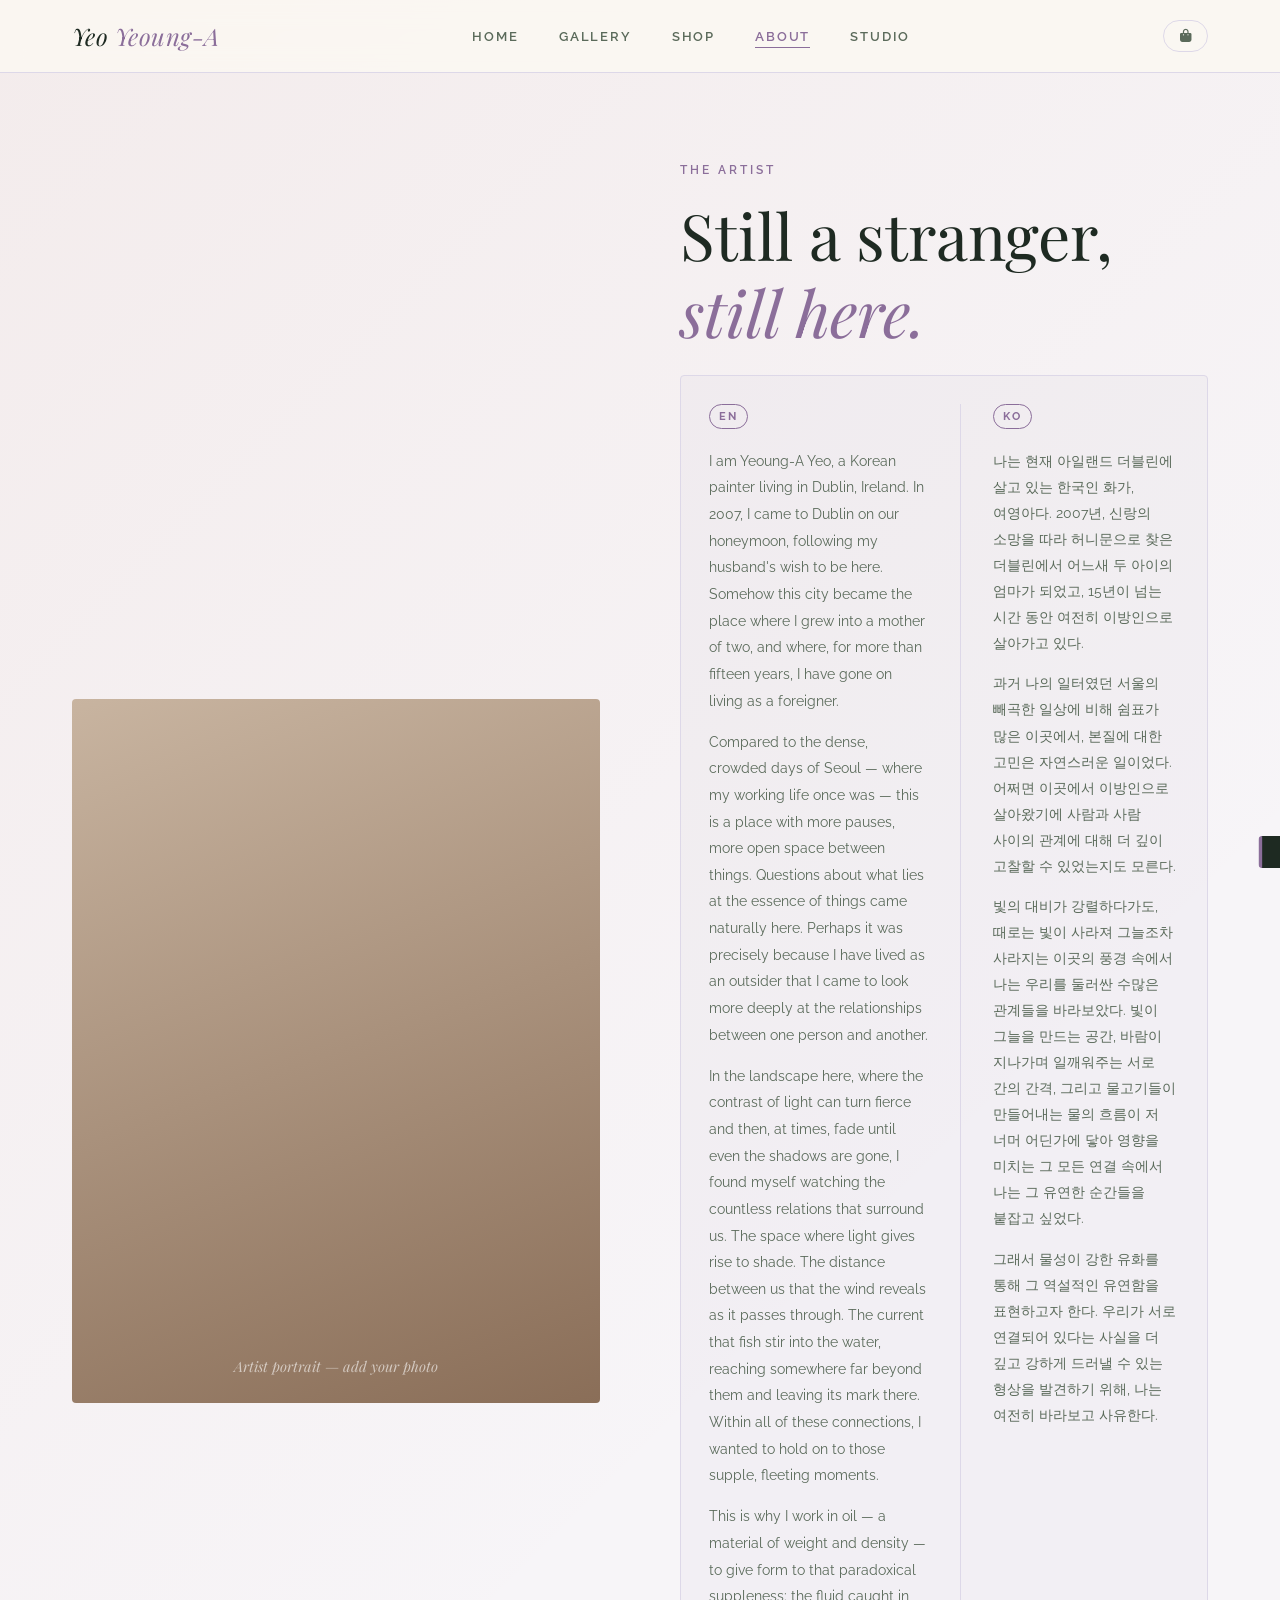
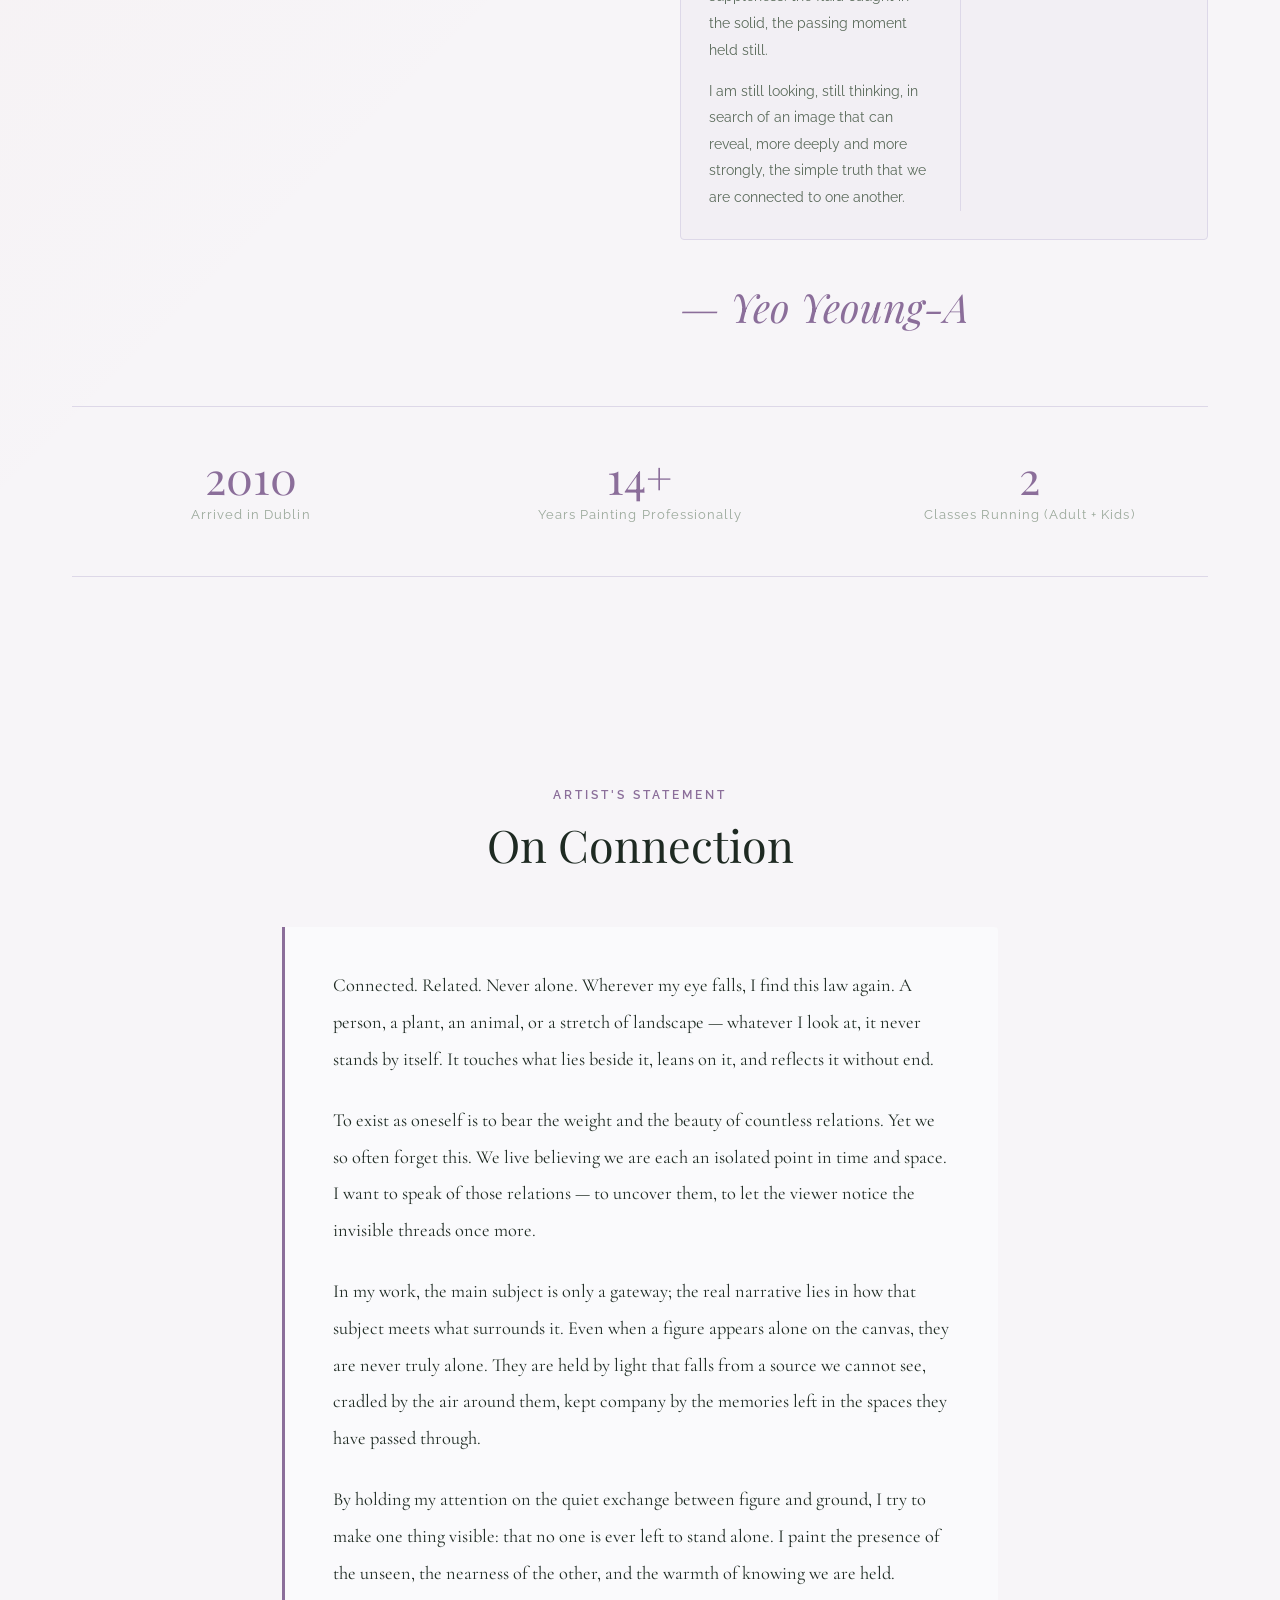
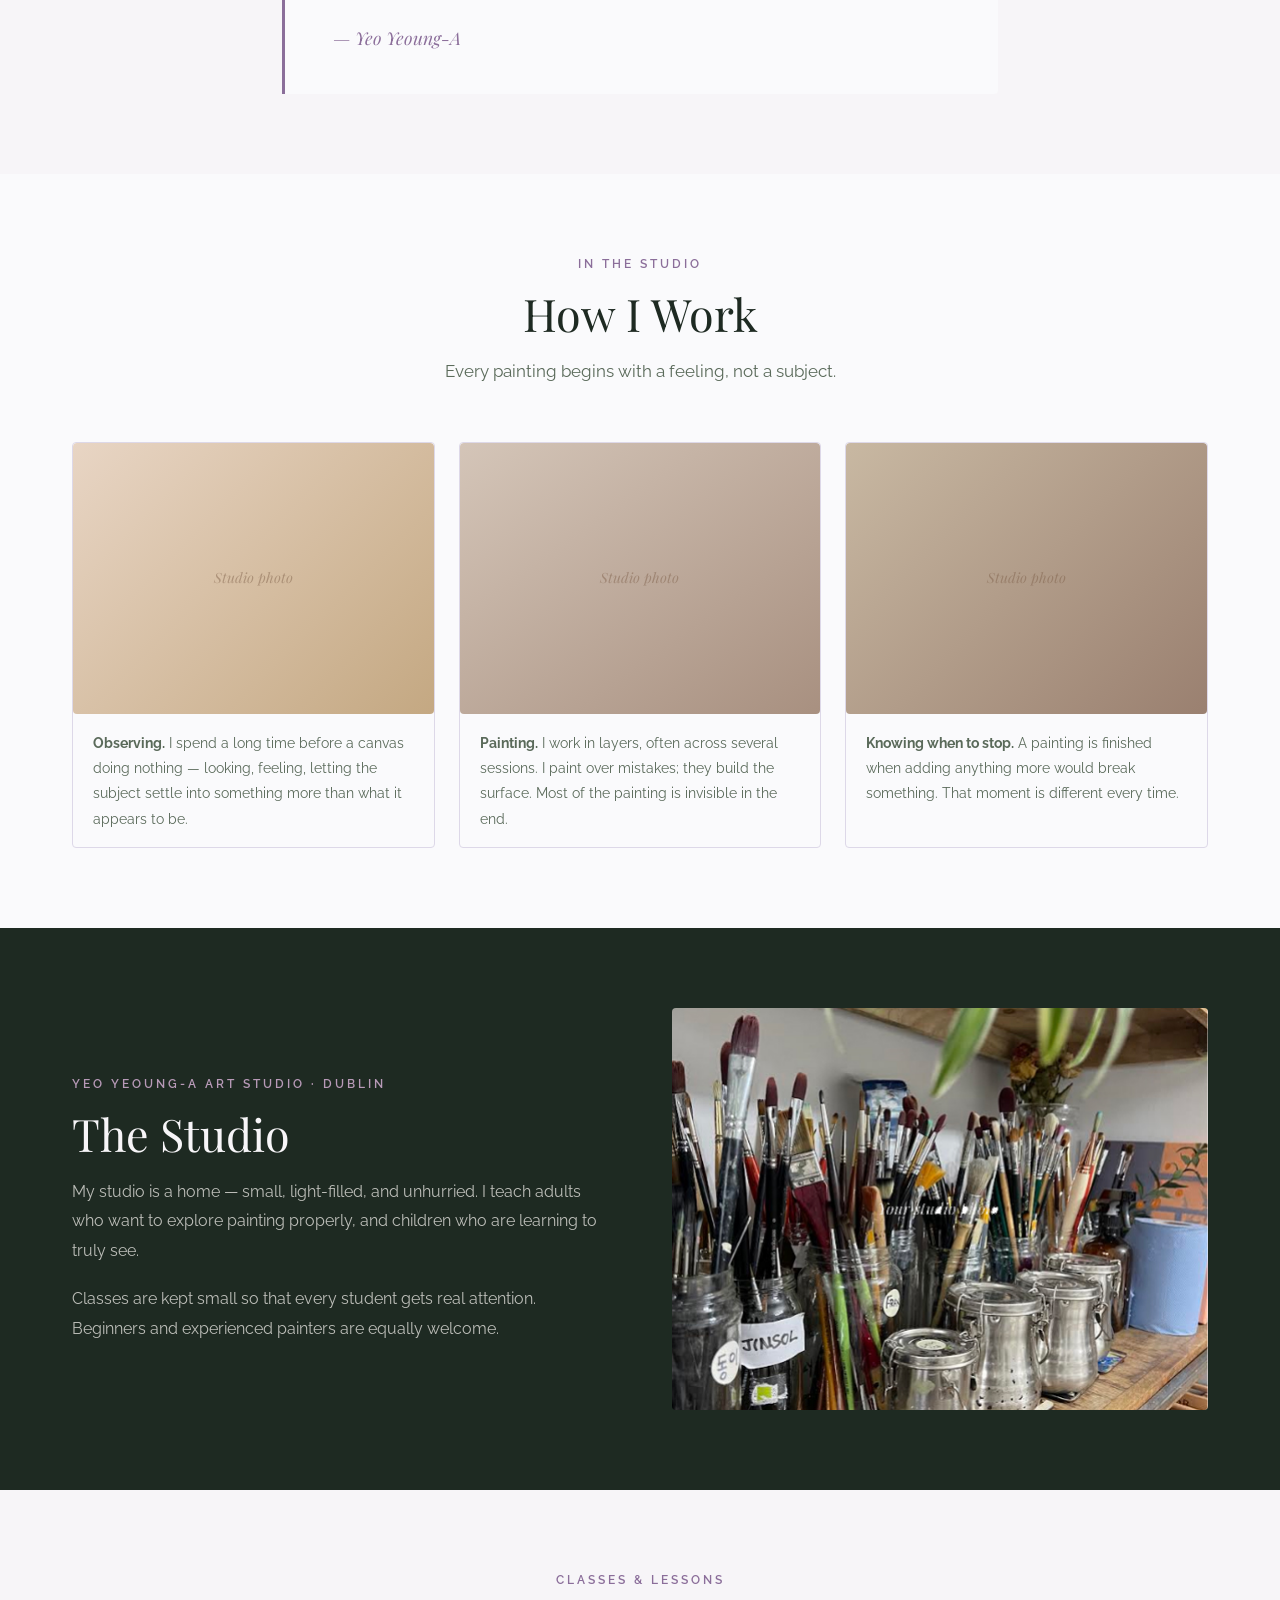
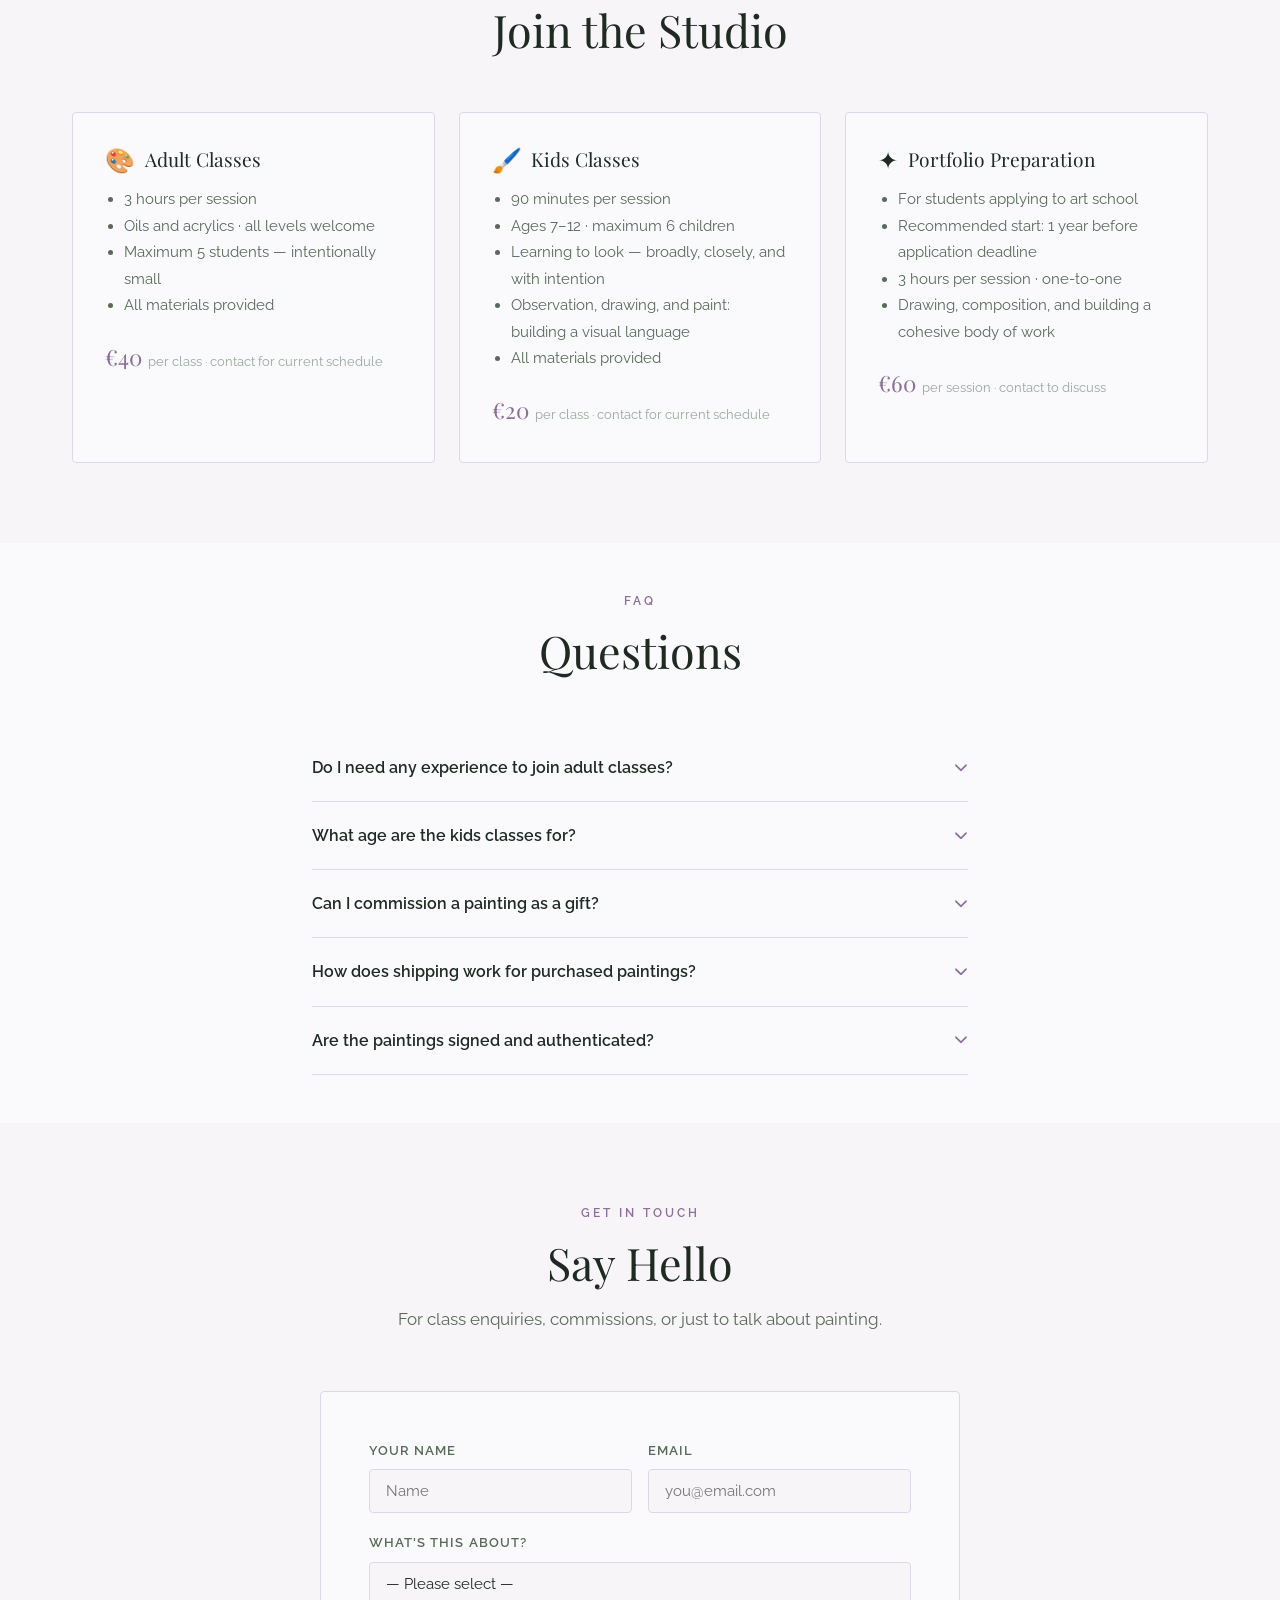
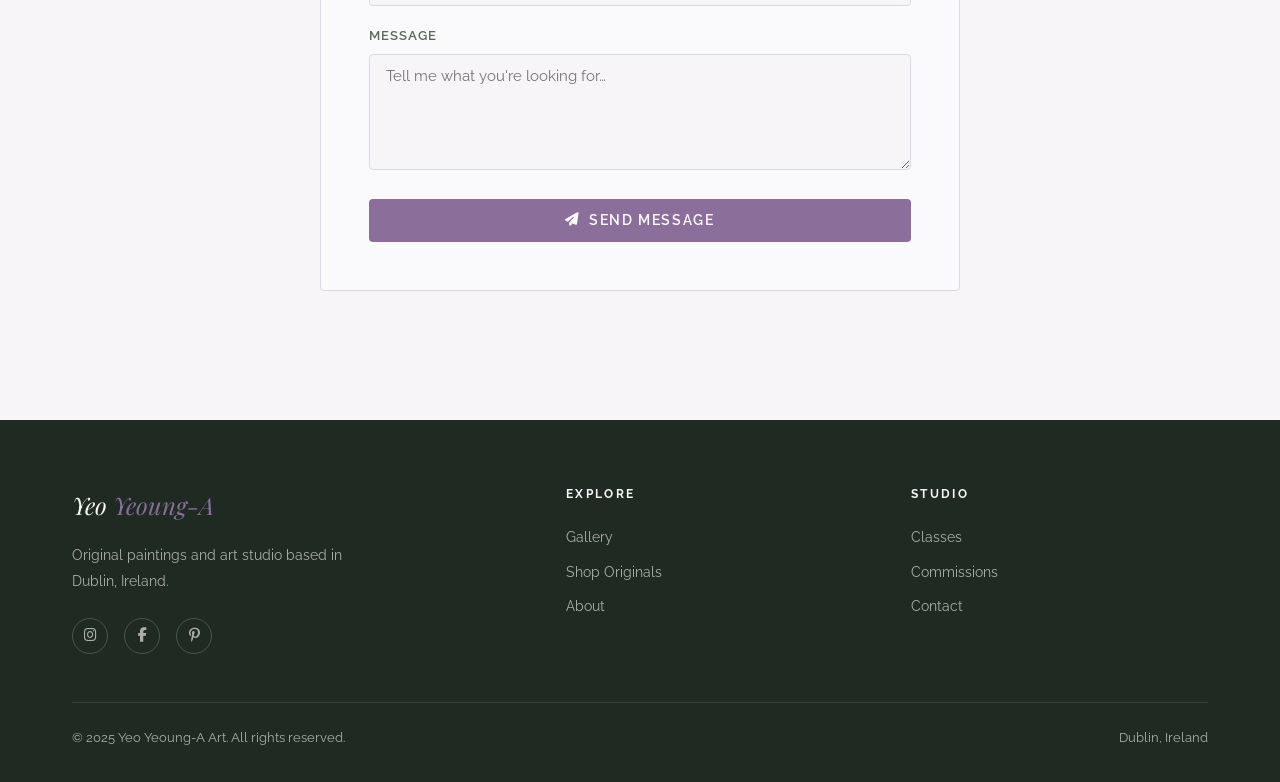
==== commit f19e9624: "Add files via upload" ====
--- a/about.html
+++ b/about.html
@@ -220,7 +220,7 @@
         <span class="eyebrow" style="font-size:0.75rem;font-weight:600;letter-spacing:0.25em;text-transform:uppercase;color:var(--terracotta);display:block;margin-bottom:1rem;">
           The Artist
         </span>
-        <h1 style="margin-bottom:1.5rem;">Sixteen years —<br><em style="color:var(--terracotta);">still a stranger,<br>still here.</em></h1>
+        <h1 style="margin-bottom:1.5rem;">Still a stranger,<br><em style="color:var(--terracotta);">still here.</em></h1>
 
         <!-- Bilingual bio -->
         <div class="bio-bilingual">
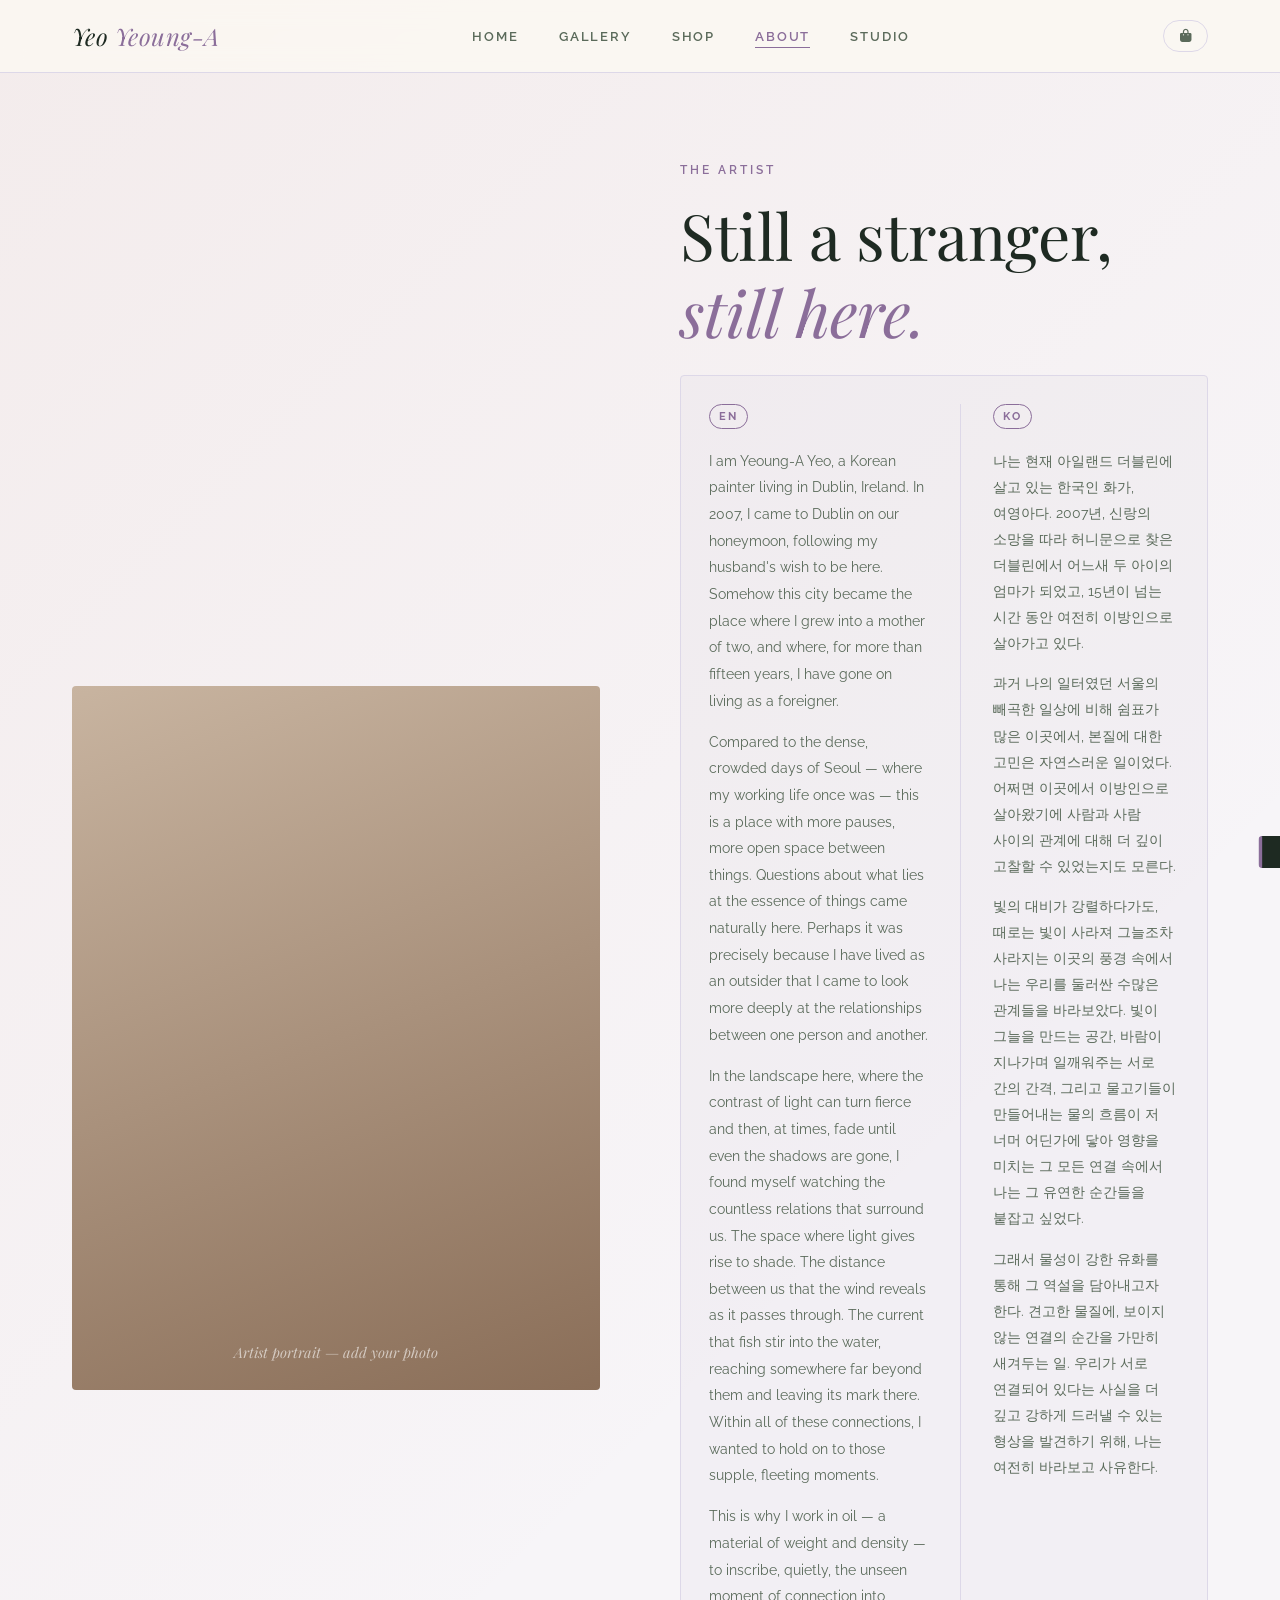
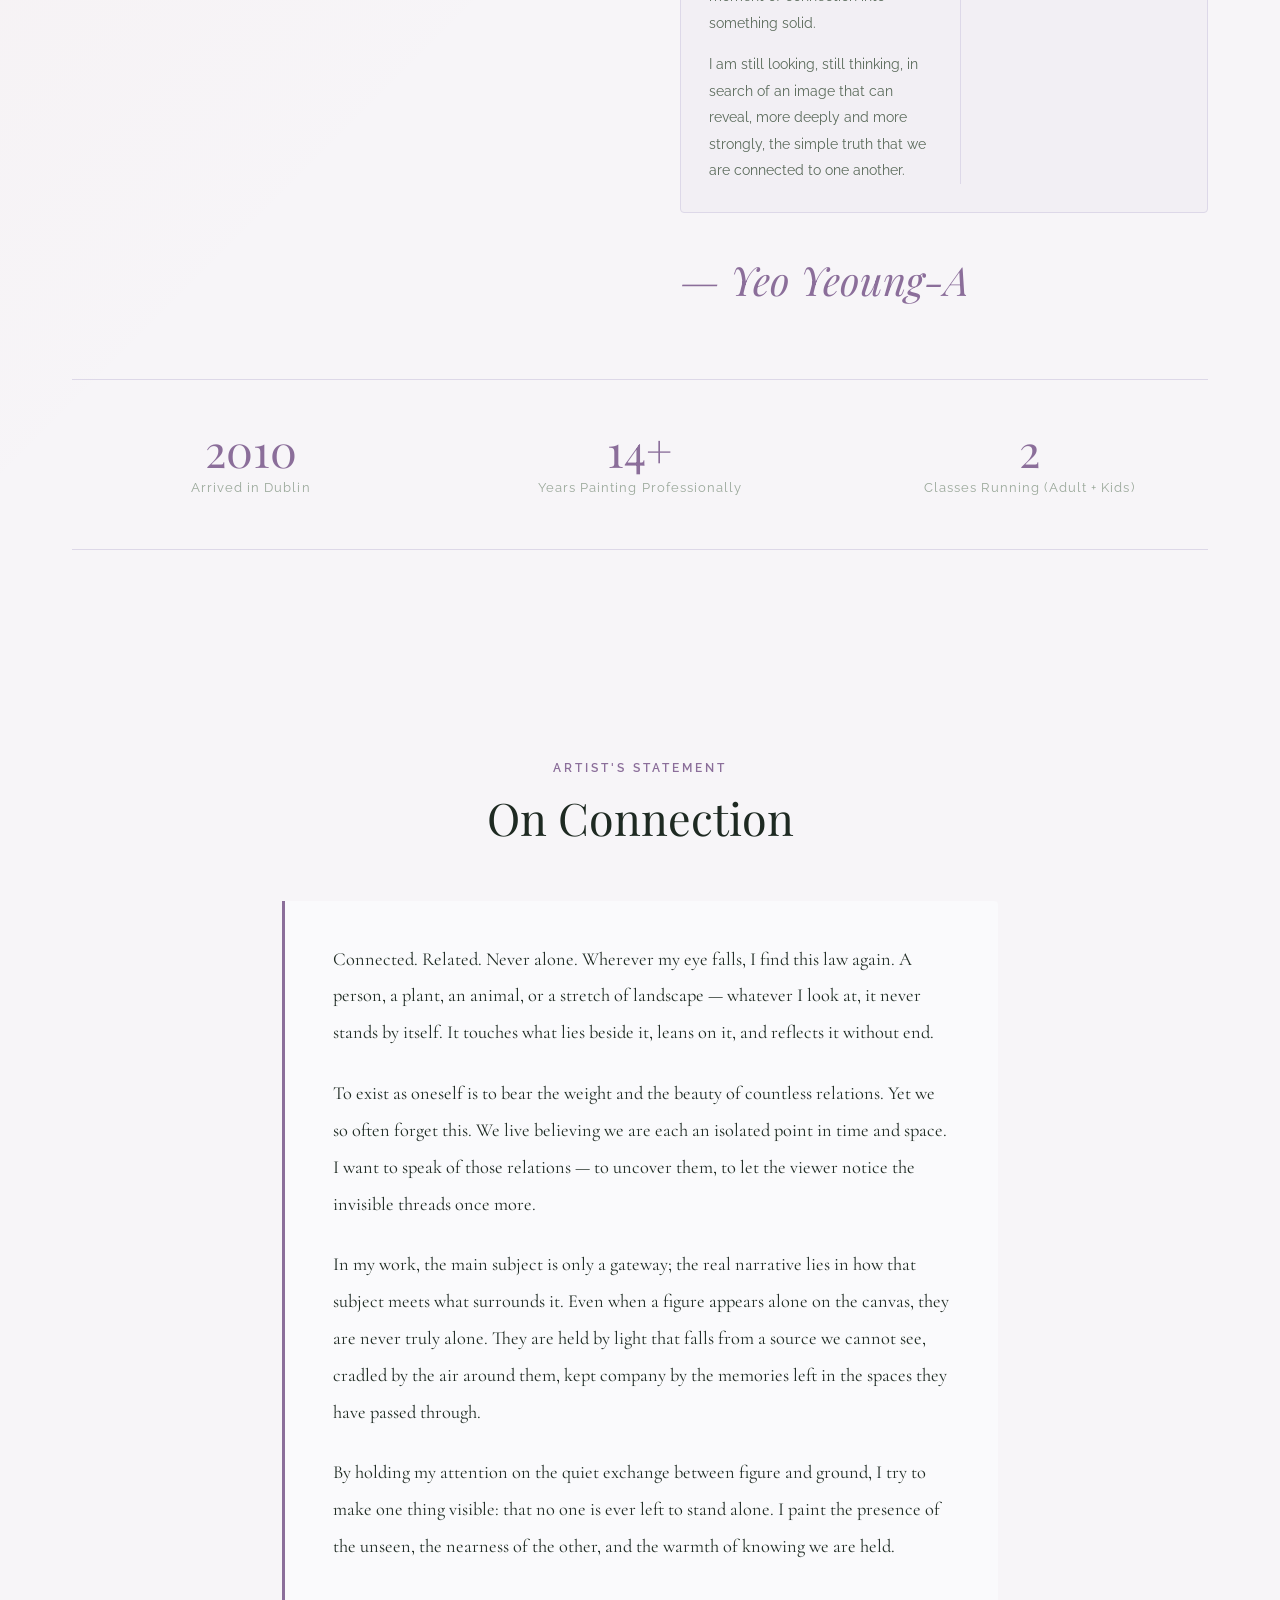
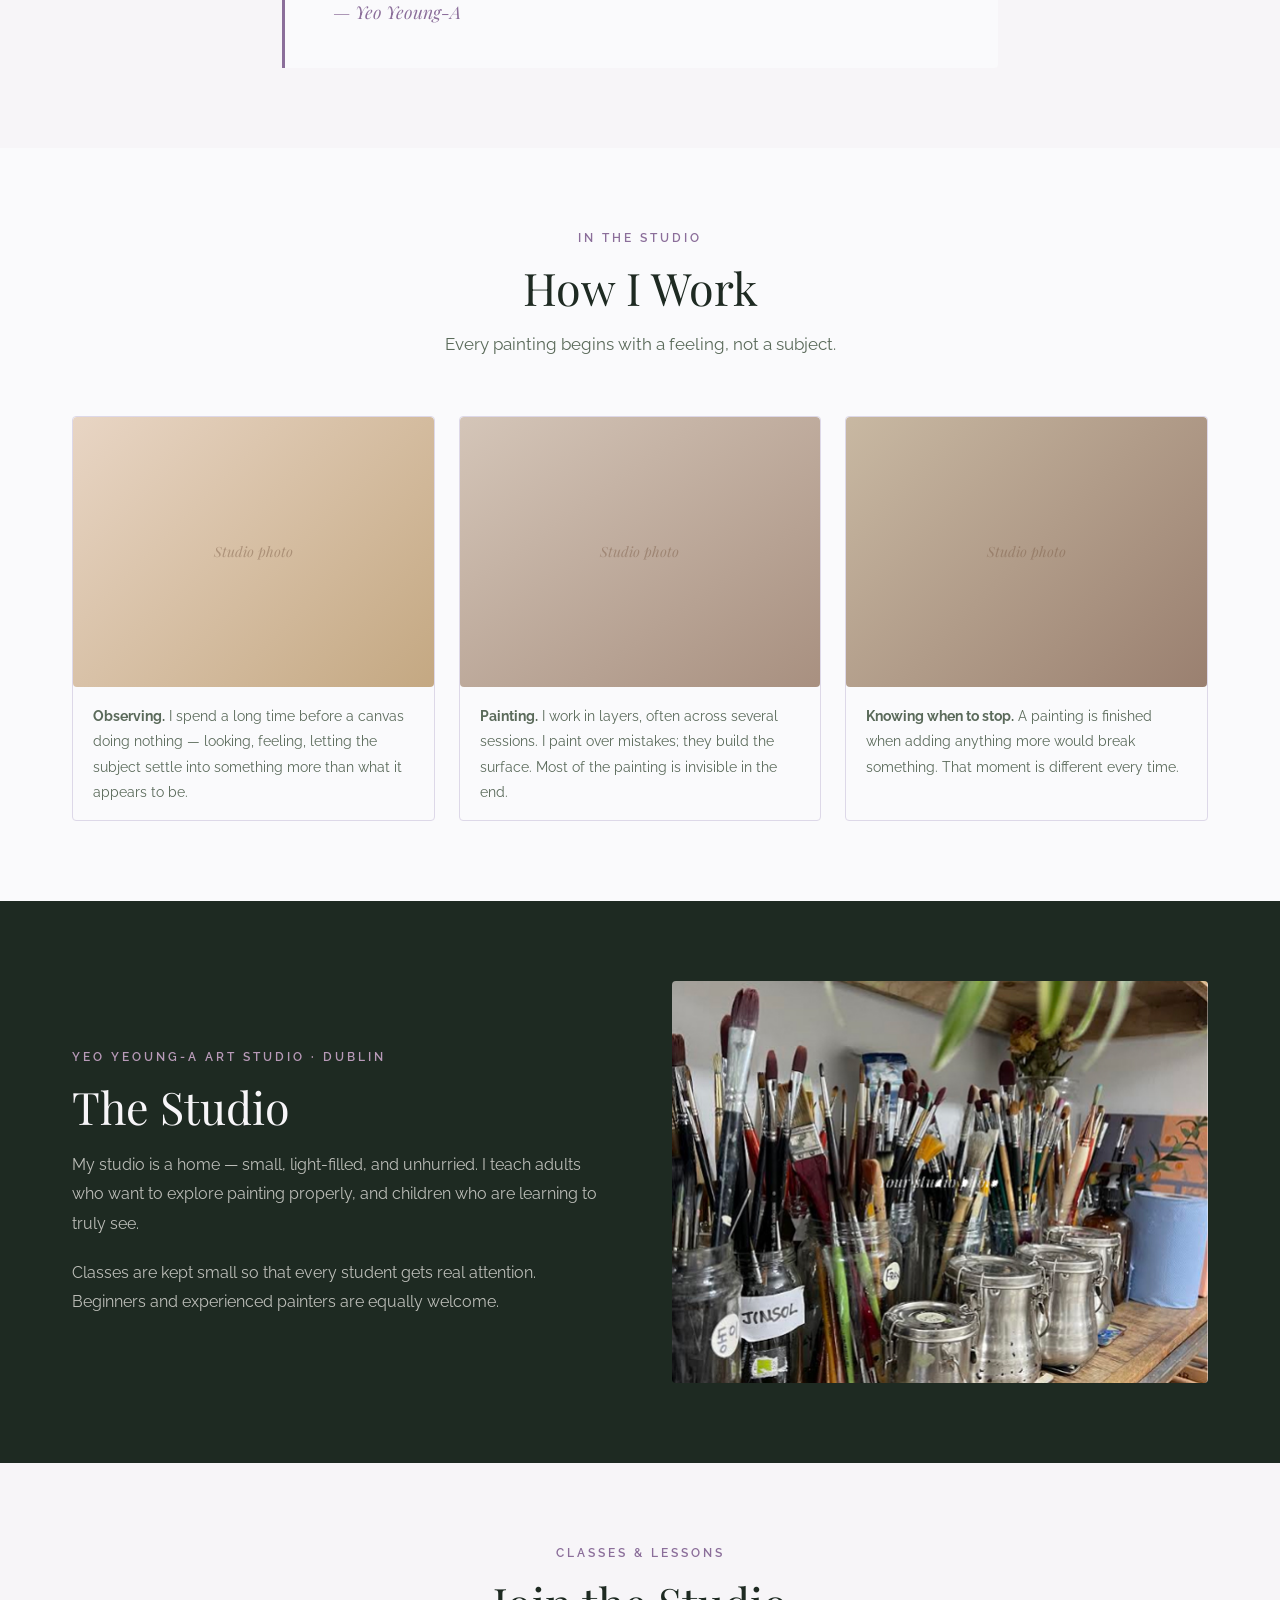
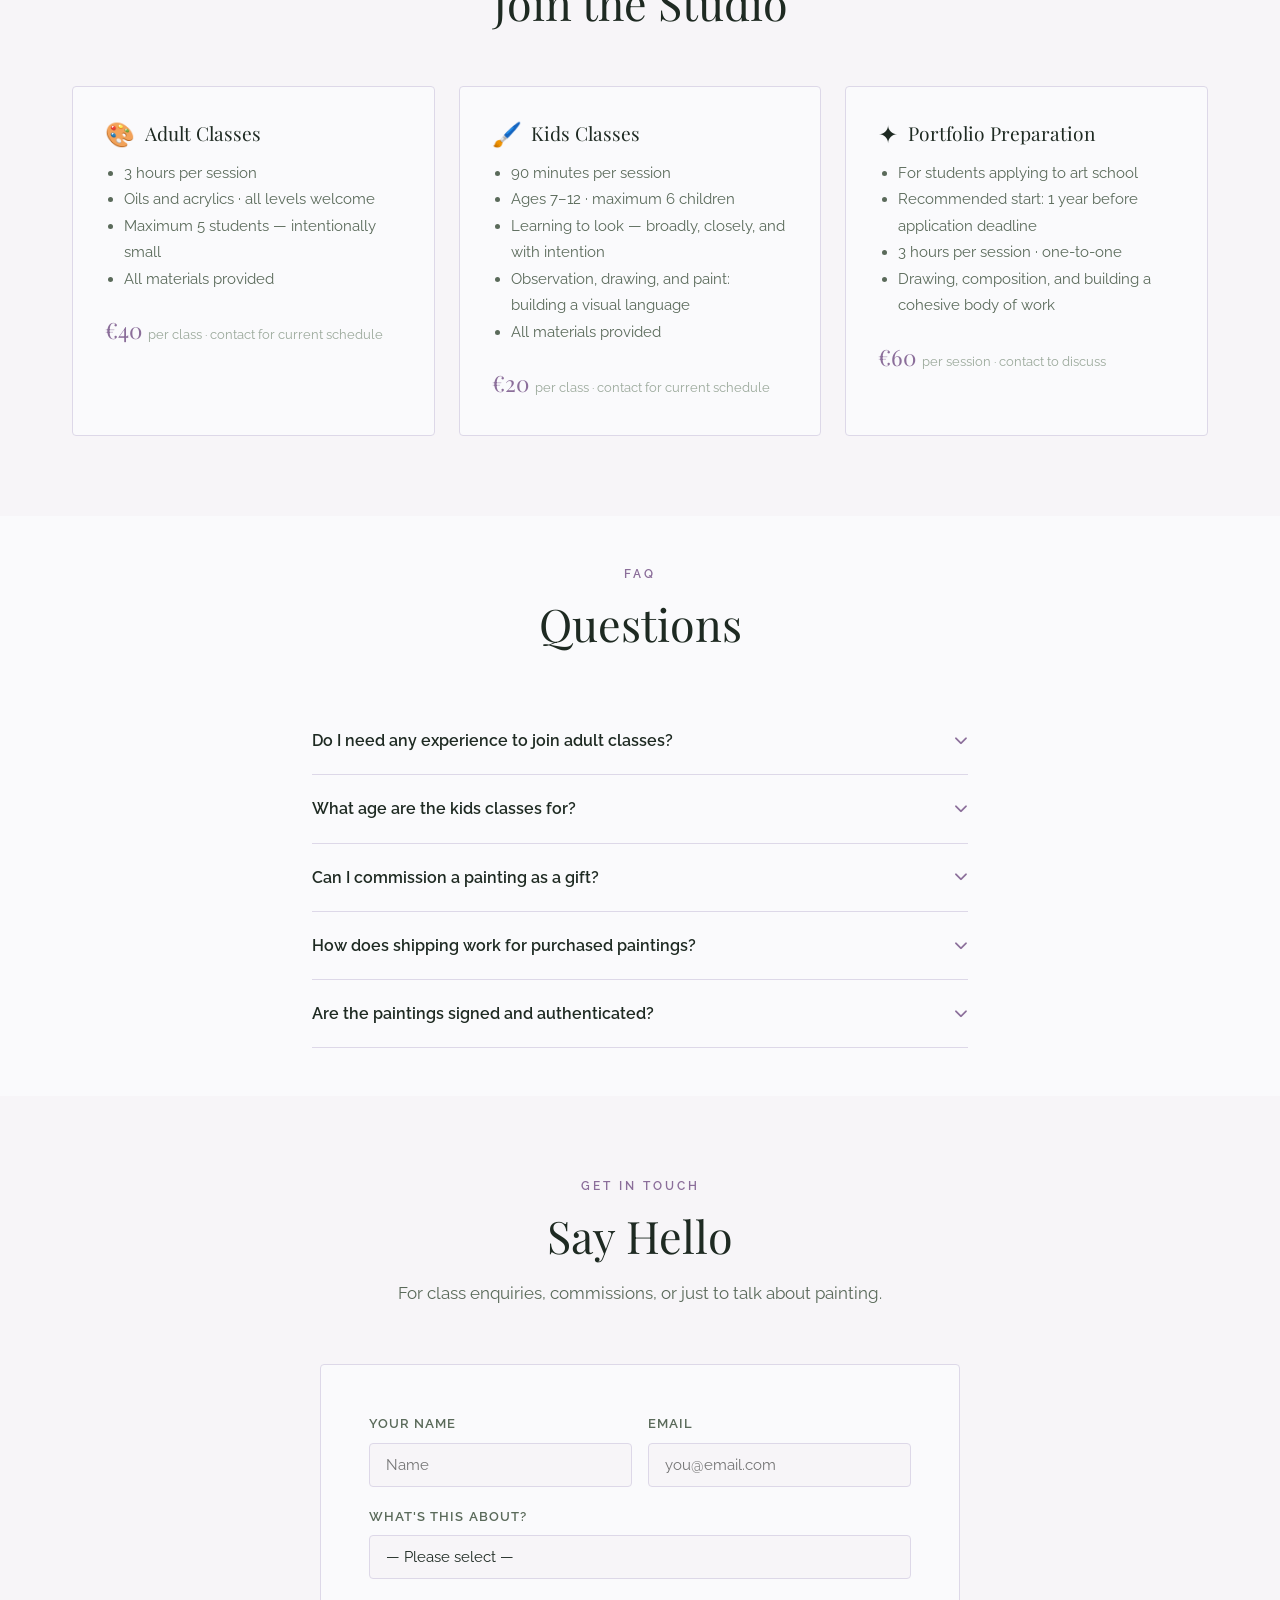
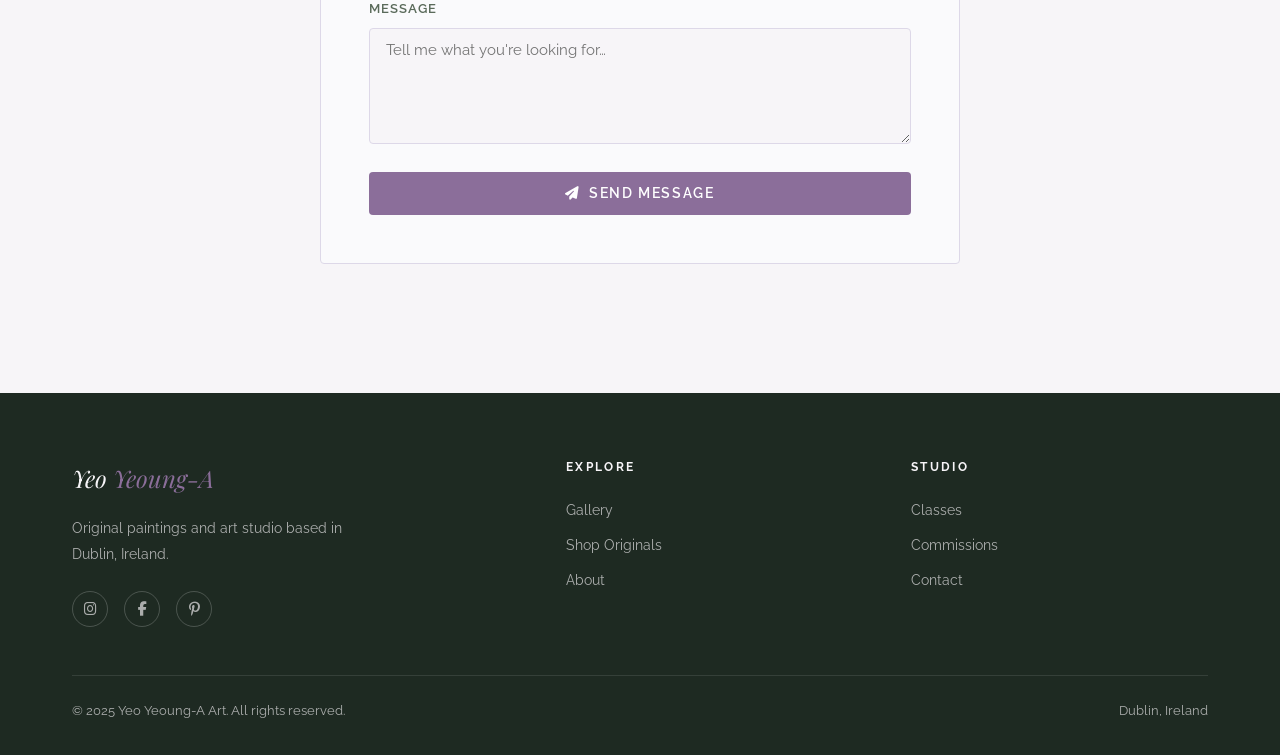
==== commit 489877d5: "Add files via upload" ====
--- a/about.html
+++ b/about.html
@@ -231,7 +231,7 @@
             <p>I am Yeoung-A Yeo, a Korean painter living in Dublin, Ireland. In 2007, I came to Dublin on our honeymoon, following my husband's wish to be here. Somehow this city became the place where I grew into a mother of two, and where, for more than fifteen years, I have gone on living as a foreigner.</p>
             <p>Compared to the dense, crowded days of Seoul — where my working life once was — this is a place with more pauses, more open space between things. Questions about what lies at the essence of things came naturally here. Perhaps it was precisely because I have lived as an outsider that I came to look more deeply at the relationships between one person and another.</p>
             <p>In the landscape here, where the contrast of light can turn fierce and then, at times, fade until even the shadows are gone, I found myself watching the countless relations that surround us. The space where light gives rise to shade. The distance between us that the wind reveals as it passes through. The current that fish stir into the water, reaching somewhere far beyond them and leaving its mark there. Within all of these connections, I wanted to hold on to those supple, fleeting moments.</p>
-            <p>This is why I work in oil — a material of weight and density — to give form to that paradoxical suppleness: the fluid caught in the solid, the passing moment held still.</p>
+            <p>This is why I work in oil — a material of weight and density — to inscribe, quietly, the unseen moment of connection into something solid.</p>
             <p>I am still looking, still thinking, in search of an image that can reveal, more deeply and more strongly, the simple truth that we are connected to one another.</p>
           </div>
 
@@ -241,7 +241,7 @@
             <p>나는 현재 아일랜드 더블린에 살고 있는 한국인 화가, 여영아다. 2007년, 신랑의 소망을 따라 허니문으로 찾은 더블린에서 어느새 두 아이의 엄마가 되었고, 15년이 넘는 시간 동안 여전히 이방인으로 살아가고 있다.</p>
             <p>과거 나의 일터였던 서울의 빼곡한 일상에 비해 쉼표가 많은 이곳에서, 본질에 대한 고민은 자연스러운 일이었다. 어쩌면 이곳에서 이방인으로 살아왔기에 사람과 사람 사이의 관계에 대해 더 깊이 고찰할 수 있었는지도 모른다.</p>
             <p>빛의 대비가 강렬하다가도, 때로는 빛이 사라져 그늘조차 사라지는 이곳의 풍경 속에서 나는 우리를 둘러싼 수많은 관계들을 바라보았다. 빛이 그늘을 만드는 공간, 바람이 지나가며 일깨워주는 서로 간의 간격, 그리고 물고기들이 만들어내는 물의 흐름이 저 너머 어딘가에 닿아 영향을 미치는 그 모든 연결 속에서 나는 그 유연한 순간들을 붙잡고 싶었다.</p>
-            <p>그래서 물성이 강한 유화를 통해 그 역설적인 유연함을 표현하고자 한다. 우리가 서로 연결되어 있다는 사실을 더 깊고 강하게 드러낼 수 있는 형상을 발견하기 위해, 나는 여전히 바라보고 사유한다.</p>
+            <p>그래서 물성이 강한 유화를 통해 그 역설을 담아내고자 한다. 견고한 물질에, 보이지 않는 연결의 순간을 가만히 새겨두는 일. 우리가 서로 연결되어 있다는 사실을 더 깊고 강하게 드러낼 수 있는 형상을 발견하기 위해, 나는 여전히 바라보고 사유한다.</p>
           </div>
 
         </div>
